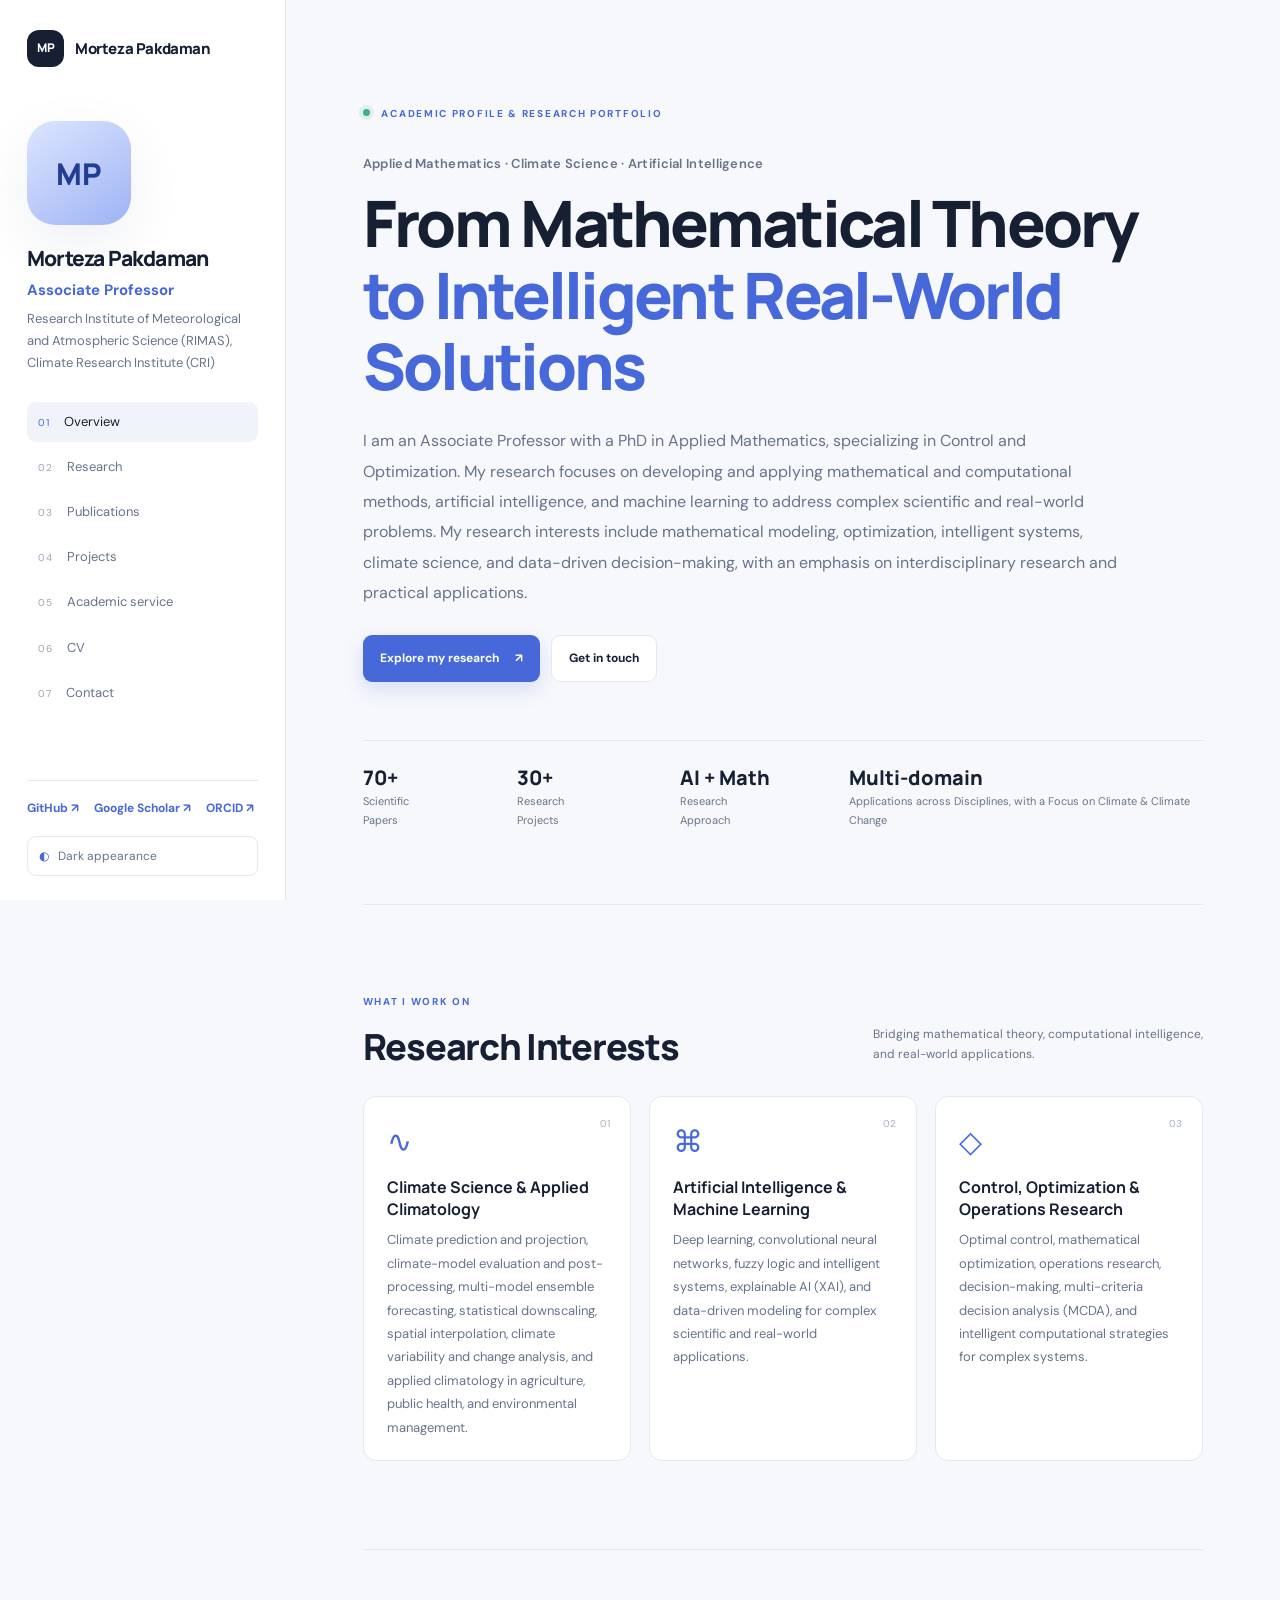
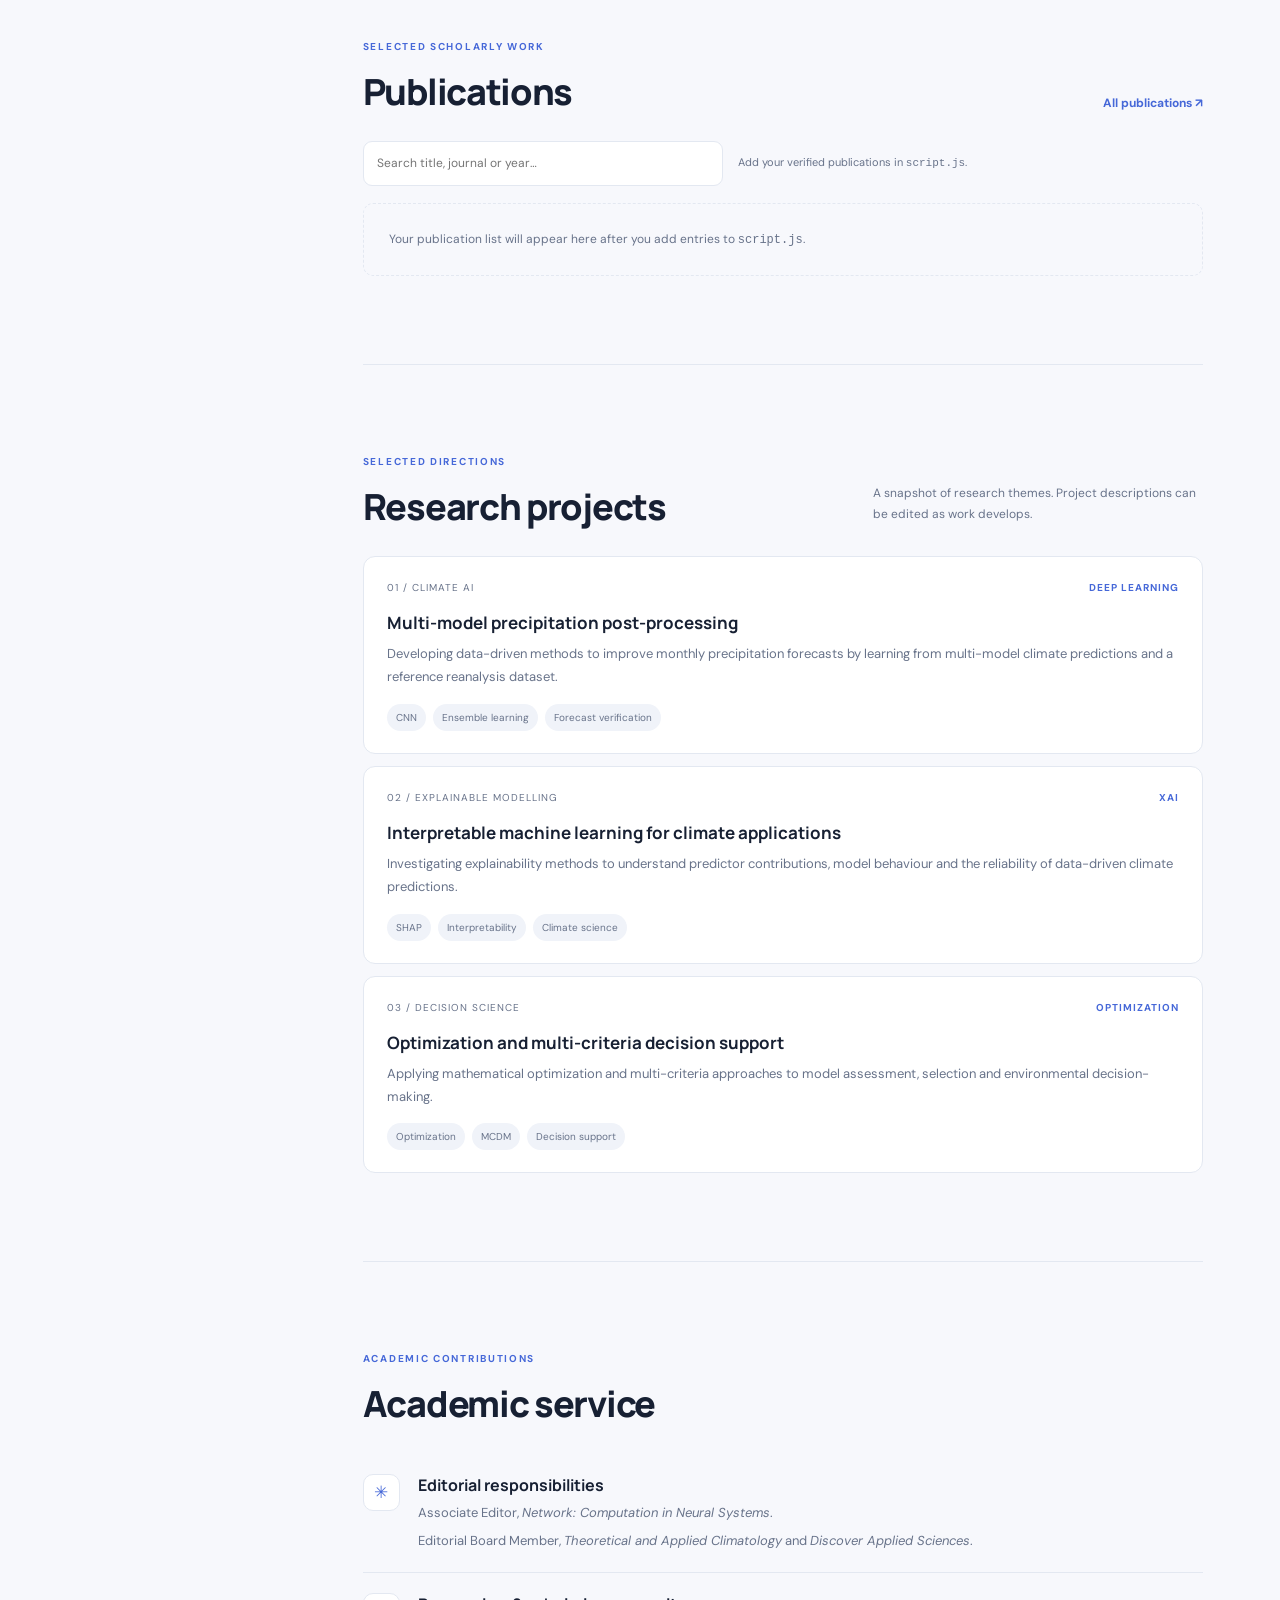
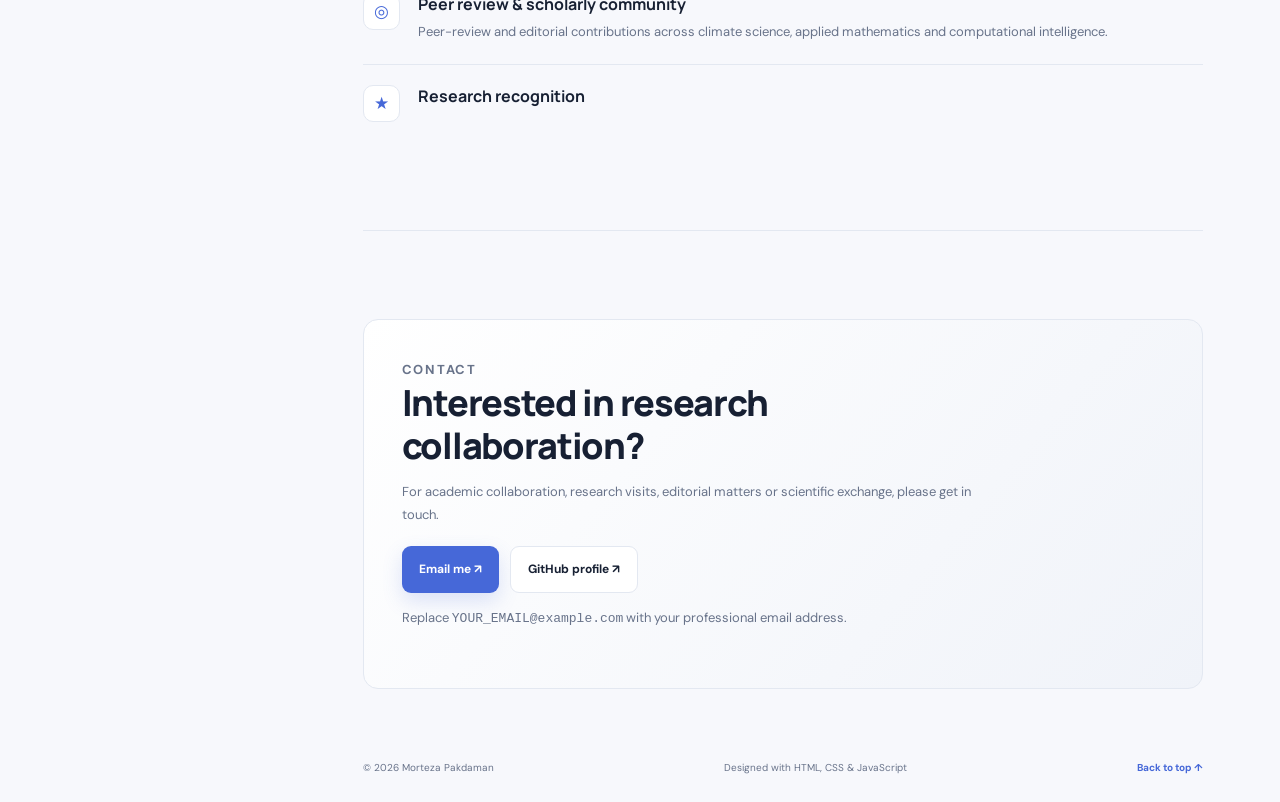
==== index.html @ a00d956a "Update index.html" ====
<!doctype html>
<html lang="en">
<head>
  <meta charset="utf-8">
  <meta name="viewport" content="width=device-width, initial-scale=1">
  <meta name="description" content="Academic website of Morteza Pakdaman — applied mathematics, climate prediction, machine learning and optimization.">
  <meta name="theme-color" content="#f7f8fc">
  <title>Morteza Pakdaman | Academic Website</title>
  <link rel="preconnect" href="https://fonts.googleapis.com">
  <link rel="preconnect" href="https://fonts.gstatic.com" crossorigin>
  <link href="https://fonts.googleapis.com/css2?family=DM+Sans:wght@400;500;600;700&family=Manrope:wght@400;500;600;700;800&display=swap" rel="stylesheet">
  <link rel="stylesheet" href="style.css">
</head>
<body>
  <div class="page-shell">
    <aside class="sidebar" id="sidebar">
      <a class="brand" href="#home" aria-label="Go to homepage">
        <span class="brand-mark">MP</span>
        <span class="brand-name">Morteza Pakdaman</span>
      </a>

      <div class="profile-block">
        <!-- Replace the initials below with an image if desired:
        <img class="avatar" src="assets/profile.jpg" alt="Morteza Pakdaman">
        -->
        <div class="avatar initials" aria-label="Profile placeholder">MP</div>
        <h1>Morteza Pakdaman</h1>
        <p class="role">Associate Professor</p>
        <p class="institution">Research Institute of Meteorological and
Atmospheric Science (RIMAS),
Climate Research Institute (CRI)</p>
      </div>

      <nav class="main-nav" aria-label="Main navigation">
        <a class="nav-link active" href="#home"><span>01</span> Overview</a>
        <a class="nav-link" href="#research"><span>02</span> Research</a>
        <a class="nav-link" href="#publications"><span>03</span> Publications</a>
        <a class="nav-link" href="#projects"><span>04</span> Projects</a>
        <a class="nav-link" href="#activities"><span>05</span> Academic service</a>
        <a class="nav-link" href="#cv"><span>06</span> CV</a>
        <a class="nav-link" href="#contact"><span>07</span> Contact</a>
      </nav>

      <div class="sidebar-bottom">
        <div class="social-links">
          <a href="https://github.com/mortezap" target="_blank" rel="noopener">GitHub ↗</a>
          <!-- Replace # with your verified profile URLs -->
          <a href="#" target="_blank" rel="noopener">Google Scholar ↗</a>
          <a href="#" target="_blank" rel="noopener">ORCID ↗</a>
        </div>
        <button class="theme-toggle" id="themeToggle" type="button" aria-label="Toggle dark mode">
          <span class="theme-icon">◐</span><span id="themeLabel">Dark appearance</span>
        </button>
      </div>
    </aside>

    <main class="content">
      <header class="mobile-header">
        <a class="brand" href="#home"><span class="brand-mark">MP</span><span class="brand-name">Morteza Pakdaman</span></a>
        <button class="menu-toggle" id="menuToggle" aria-label="Open navigation" aria-expanded="false">☰</button>
      </header>

      <section class="hero section" id="home">
        <div class="eyebrow"><span class="status-dot"></span> Academic profile & research portfolio</div>
        <p class="hero-kicker">Applied Mathematics · Climate Science · Artificial Intelligence</p>
        <h2>From Mathematical Theory<br><span>to Intelligent Real-World Solutions</span></h2>
        <p class="hero-intro">
          I am an Associate Professor with a PhD in Applied Mathematics, specializing in Control and Optimization.
  My research focuses on developing and applying mathematical and computational methods, artificial intelligence,
  and machine learning to address complex scientific and real-world problems. My research interests include
  mathematical modeling, optimization, intelligent systems, climate science, and data-driven decision-making,
  with an emphasis on interdisciplinary research and practical applications.
        </p>
        <div class="hero-actions">
          <a class="button primary" href="#research">Explore my research <span>↗</span></a>
          <a class="button secondary" href="#contact">Get in touch</a>
        </div>
       <div class="hero-metrics">
  <div><strong>70+</strong><span>Scientific Papers</span></div>
  <div><strong>30+</strong><span>Research Projects</span></div>
  <div><strong>AI + Math</strong><span>Research Approach</span></div>
  <div><strong>Multi-domain</strong><span>Applications across Disciplines, with a Focus on Climate & Climate Change</span></div>
</div>
</section>
     <section class="section" id="research">
  <div class="section-heading">
    <div>
      <p class="eyebrow">What I work on</p>
      <h2>Research Interests</h2>
    </div>
    <p class="section-note">
      Bridging mathematical theory, computational intelligence, and real-world applications.
    </p>
  </div>

  <div class="interest-grid">
    <article class="interest-card">
      <span class="card-number">01</span>
      <div class="line-icon">∿</div>
      <h3>Climate Science & Applied Climatology</h3>
      <p>
        Climate prediction and projection, climate-model evaluation and post-processing,
        multi-model ensemble forecasting, statistical downscaling, spatial interpolation,
        climate variability and change analysis, and applied climatology in agriculture,
        public health, and environmental management.
      </p>
    </article>

    <article class="interest-card">
      <span class="card-number">02</span>
      <div class="line-icon">⌘</div>
      <h3>Artificial Intelligence & Machine Learning</h3>
      <p>
        Deep learning, convolutional neural networks, fuzzy logic and intelligent systems,
        explainable AI (XAI), and data-driven modeling for complex scientific and real-world applications.
      </p>
    </article>

    <article class="interest-card">
      <span class="card-number">03</span>
      <div class="line-icon">◇</div>
      <h3>Control, Optimization & Operations Research</h3>
      <p>
        Optimal control, mathematical optimization, operations research, decision-making,
        multi-criteria decision analysis (MCDA), and intelligent computational strategies
        for complex systems.
      </p>
    </article>
  </div>
</section>

      <section class="section" id="publications">
        <div class="section-heading">
          <div><p class="eyebrow">Selected scholarly work</p><h2>Publications</h2></div>
          <a class="text-link" href="#" id="allPublicationsLink">All publications ↗</a>
        </div>
        <div class="publication-tools">
          <input id="publicationSearch" type="search" placeholder="Search title, journal or year…" aria-label="Search publications">
          <span class="small-note">Add your verified publications in <code>script.js</code>.</span>
        </div>
        <div id="publicationList" class="publication-list">
          <div class="empty-state">Your publication list will appear here after you add entries to <code>script.js</code>.</div>
        </div>
      </section>

      <section class="section" id="projects">
        <div class="section-heading">
          <div><p class="eyebrow">Selected directions</p><h2>Research projects</h2></div>
          <p class="section-note">A snapshot of research themes. Project descriptions can be edited as work develops.</p>
        </div>
        <div class="project-list">
          <article class="project-card">
            <div class="project-meta"><span>01 / Climate AI</span><span class="project-tag">Deep learning</span></div>
            <h3>Multi-model precipitation post-processing</h3>
            <p>Developing data-driven methods to improve monthly precipitation forecasts by learning from multi-model climate predictions and a reference reanalysis dataset.</p>
            <div class="tags"><span>CNN</span><span>Ensemble learning</span><span>Forecast verification</span></div>
          </article>
          <article class="project-card">
            <div class="project-meta"><span>02 / Explainable modelling</span><span class="project-tag">XAI</span></div>
            <h3>Interpretable machine learning for climate applications</h3>
            <p>Investigating explainability methods to understand predictor contributions, model behaviour and the reliability of data-driven climate predictions.</p>
            <div class="tags"><span>SHAP</span><span>Interpretability</span><span>Climate science</span></div>
          </article>
          <article class="project-card">
            <div class="project-meta"><span>03 / Decision science</span><span class="project-tag">Optimization</span></div>
            <h3>Optimization and multi-criteria decision support</h3>
            <p>Applying mathematical optimization and multi-criteria approaches to model assessment, selection and environmental decision-making.</p>
            <div class="tags"><span>Optimization</span><span>MCDM</span><span>Decision support</span></div>
          </article>
        </div>
      </section>

      <section class="section" id="activities">
        <div class="section-heading">
          <div><p class="eyebrow">Academic contributions</p><h2>Academic service</h2></div>
        </div>
        <div class="service-grid">
          <article><span class="service-symbol">✳</span><div><h3>Editorial responsibilities</h3><p>Associate Editor, <em>Network: Computation in Neural Systems</em>.</p><p>Editorial Board Member, <em>Theoretical and Applied Climatology</em> and <em>Discover Applied Sciences</em>.</p></div></article>
          <article><span class="service-symbol">◎</span><div><h3>Peer review & scholarly community</h3><p>Peer-review and editorial contributions across climate science, applied mathematics and computational intelligence.</p></div></article>
          <article><span class="service-symbol">★</span><div><h3>Research recognition</h3><p></p></div></article>
        </div>
      </section>

      

      <section class="section contact-section" id="contact">
        <div class="contact-panel">
          <p class="eyebrow">Contact</p>
          <h2>Interested in research collaboration?</h2>
          <p>For academic collaboration, research visits, editorial matters or scientific exchange, please get in touch.</p>
          <div class="contact-actions">
            <a class="button primary" href="mailto:YOUR_EMAIL@example.com">Email me ↗</a>
            <a class="button secondary" href="https://github.com/mortezap" target="_blank" rel="noopener">GitHub profile ↗</a>
          </div>
          <p class="small-note">Replace <code>YOUR_EMAIL@example.com</code> with your professional email address.</p>
        </div>
      </section>

      <footer class="footer"><span>© <span id="year"></span> Morteza Pakdaman</span><span>Designed with HTML, CSS & JavaScript</span><a href="#home">Back to top ↑</a></footer>
    </main>
  </div>
  <script src="script.js"></script>
</body>
</html>
---- style.css ----
/* Morteza Pakdaman — personal academic website */

:root {
  --bg: #f7f8fc;
  --panel: #fff;
  --panel-2: #f0f3f9;
  --text: #172033;
  --muted: #68738a;
  --line: #e3e8f1;
  --accent: #4668d8;
  --accent-2: #7690ed;
  --shadow: 0 18px 55px rgba(32,48,88,.07);
  --sidebar: 286px;
}

* {
  box-sizing: border-box;
}

html {
  scroll-behavior: smooth;
  scroll-padding-top: 28px;
}

body {
  margin: 0;
  background: var(--bg);
  color: var(--text);
  font-family: "DM Sans", sans-serif;
  font-size: 15px;
  line-height: 1.7;
}

a {
  color: inherit;
  text-decoration: none;
}

button,
input {
  font: inherit;
}

.page-shell {
  max-width: 1600px;
  margin: auto;
  min-height: 100vh;
}

/* ==============================
   SIDEBAR
============================== */

.sidebar {
  position: fixed;
  inset: 0 auto 0 max(0px,calc((100vw - 1600px)/2));
  width: var(--sidebar);
  padding: 30px 27px 24px;
  background: var(--panel);
  border-right: 1px solid var(--line);
  display: flex;
  flex-direction: column;
  z-index: 20;
}

.brand {
  display: flex;
  align-items: center;
  gap: 11px;
  font-family: Manrope, sans-serif;
  font-weight: 800;
  font-size: 15px;
  letter-spacing: -.4px;
}

.brand-mark {
  display: grid;
  place-items: center;
  width: 37px;
  height: 37px;
  border-radius: 12px;
  background: var(--text);
  color: white;
  font-size: 12px;
  letter-spacing: 0;
}

.profile-block {
  padding: 54px 0 28px;
}

.avatar {
  width: 104px;
  height: 104px;
  border-radius: 28px;
  margin-bottom: 20px;
}

.initials {
  display: grid;
  place-items: center;
  background: linear-gradient(145deg,#dce5ff,#9eb3f4);
  color: #233d91;
  font: 800 30px Manrope,sans-serif;
  box-shadow: var(--shadow);
}

.profile-block h1 {
  font: 800 21px/1.25 Manrope,sans-serif;
  letter-spacing: -.8px;
  margin: 0 0 7px;
}

.role {
  font-weight: 700;
  color: var(--accent);
  margin: 0;
}

.institution {
  font-size: 13px;
  color: var(--muted);
  margin: 4px 0 0;
}

.main-nav {
  display: grid;
  gap: 5px;
}

.nav-link {
  padding: 9px 11px;
  border-radius: 9px;
  color: var(--muted);
  font-size: 13px;
  transition: .2s;
}

.nav-link span {
  font-size: 10px;
  color: #9aa4b7;
  margin-right: 12px;
  letter-spacing: .7px;
}

.nav-link:hover,
.nav-link.active {
  background: var(--panel-2);
  color: var(--text);
}

.nav-link.active span {
  color: var(--accent);
}

.sidebar-bottom {
  margin-top: auto;
}

.social-links {
  display: flex;
  flex-wrap: wrap;
  gap: 9px 15px;
  padding: 17px 0;
  border-top: 1px solid var(--line);
}

.social-links a,
.text-link {
  font-size: 12px;
  font-weight: 700;
  color: var(--accent);
}

.theme-toggle {
  border: 1px solid var(--line);
  background: transparent;
  color: var(--muted);
  border-radius: 9px;
  padding: 9px 11px;
  width: 100%;
  text-align: left;
  cursor: pointer;
  font-size: 12px;
}

.theme-icon {
  margin-right: 9px;
  color: var(--accent);
}

/* ==============================
   MAIN CONTENT
============================== */

.content {
  margin-left: var(--sidebar);
  padding: 0 clamp(30px,6vw,100px);
  max-width: 1314px;
}

.section {
  padding: 88px 0;
  border-bottom: 1px solid var(--line);
}

/* ==============================
   HERO
============================== */

.hero {
  padding-top: 105px;
  padding-bottom: 75px;
}

.eyebrow {
  font-size: 10px;
  text-transform: uppercase;
  letter-spacing: 1.7px;
  font-weight: 700;
  color: var(--accent);
  margin: 0 0 15px;
}

.status-dot {
  display: inline-block;
  width: 7px;
  height: 7px;
  border-radius: 50%;
  background: #3eae83;
  margin: 0 8px 1px 0;
  box-shadow: 0 0 0 4px rgba(62,174,131,.12);
}

.hero-kicker {
  margin: 31px 0 12px;
  color: var(--muted);
  font-size: 13px;
  font-weight: 600;
  letter-spacing: .3px;
}

.hero h2 {
  font: 800 clamp(37px,5vw,64px)/1.12 Manrope,sans-serif;
  letter-spacing: -2.7px;
  margin: 0;
  max-width: 850px;
}

.hero h2 span {
  color: var(--accent);
}

.hero-intro {
  font-size: 16px;
  line-height: 1.9;
  color: var(--muted);
  max-width: 760px;
  margin: 24px 0 27px;
}

.hero-actions,
.contact-actions {
  display: flex;
  flex-wrap: wrap;
  gap: 11px;
}

.button {
  display: inline-flex;
  align-items: center;
  justify-content: center;
  gap: 16px;
  padding: 12px 17px;
  border-radius: 9px;
  font-size: 12px;
  font-weight: 700;
  transition: transform .2s,box-shadow .2s;
}

.button:hover {
  transform: translateY(-2px);
}

.button.primary {
  background: var(--accent);
  color: white;
  box-shadow: 0 8px 20px rgba(70,104,216,.18);
}

.button.secondary {
  border: 1px solid var(--line);
  background: var(--panel);
  color: var(--text);
}

.hero-metrics {
  display: flex;
  gap: clamp(25px,6vw,80px);
  margin-top: 58px;
  padding-top: 23px;
  border-top: 1px solid var(--line);
}

.hero-metrics div {
  display: grid;
  gap: 1px;
}

.hero-metrics strong {
  font: 800 20px Manrope,sans-serif;
}

.hero-metrics span,
.small-note {
  font-size: 11px;
  color: var(--muted);
}

/* ==============================
   SECTION HEADINGS
============================== */

.section-heading {
  display: flex;
  align-items: end;
  justify-content: space-between;
  gap: 25px;
  margin-bottom: 28px;
}

.section-heading h2,
.cv-panel h2,
.contact-panel h2 {
  font: 800 clamp(27px,3vw,36px)/1.2 Manrope,sans-serif;
  letter-spacing: -1.3px;
  margin: 0;
}

.section-note {
  max-width: 330px;
  color: var(--muted);
  font-size: 12px;
  margin: 0 0 4px;
}

/* ==============================
   RESEARCH INTERESTS
   Desktop: 3 columns
   Tablet: 2 columns
   Mobile: 1 column
============================== */

.interest-grid {
  display: grid;
  grid-template-columns: repeat(3,minmax(0,1fr));
  gap: 18px;
}

.interest-card {
  position: relative;
  background: var(--panel);
  border: 1px solid var(--line);
  border-radius: 13px;
  padding: 23px 23px 21px;
  min-height: 200px;
  transition: .2s;
}

.interest-card:hover,
.project-card:hover {
  transform: translateY(-3px);
  box-shadow: var(--shadow);
}

.card-number {
  position: absolute;
  right: 20px;
  top: 18px;
  color: #a5aec0;
  font-size: 10px;
}

.line-icon {
  font: 30px Manrope,sans-serif;
  color: var(--accent);
  margin-bottom: 15px;
}

.interest-card h3,
.project-card h3,
.service-grid h3 {
  font: 700 16px Manrope,sans-serif;
  margin: 0 0 8px;
}

.interest-card p,
.project-card p,
.service-grid p,
.cv-panel p,
.contact-panel p {
  color: var(--muted);
  font-size: 13px;
  line-height: 1.8;
  margin: 0;
}

/* ==============================
   PUBLICATIONS
============================== */

.publication-tools {
  display: flex;
  align-items: center;
  gap: 15px;
  margin-bottom: 17px;
}

.publication-tools input {
  width: min(360px,100%);
  padding: 11px 13px;
  border: 1px solid var(--line);
  border-radius: 9px;
  background: var(--panel);
  color: var(--text);
  outline: none;
  font-size: 12px;
}

.publication-tools input:focus {
  border-color: var(--accent);
}

.publication-list {
  display: grid;
  gap: 10px;
}

.publication-item {
  background: var(--panel);
  border: 1px solid var(--line);
  border-radius: 11px;
  padding: 17px 19px;
}

.publication-item h3 {
  font: 700 14px/1.5 Manrope,sans-serif;
  margin: 0 0 5px;
}

.publication-item p {
  font-size: 12px;
  color: var(--muted);
  margin: 0;
}

.publication-item a {
  display: inline-block;
  margin-top: 8px;
  font-size: 11px;
  font-weight: 700;
  color: var(--accent);
}

.empty-state {
  padding: 25px;
  border: 1px dashed var(--line);
  border-radius: 10px;
  color: var(--muted);
  font-size: 12px;
}

/* ==============================
   PROJECTS
============================== */

.project-list {
  display: grid;
  gap: 12px;
}

.project-card {
  padding: 22px 23px;
  background: var(--panel);
  border: 1px solid var(--line);
  border-radius: 12px;
  transition: .2s;
}

.project-meta {
  display: flex;
  justify-content: space-between;
  gap: 10px;
  color: var(--muted);
  font-size: 10px;
  text-transform: uppercase;
  letter-spacing: 1px;
  margin-bottom: 15px;
}

.project-tag {
  color: var(--accent);
  font-weight: 700;
}

.project-card h3 {
  font-size: 17px;
}

.project-card p {
  max-width: 850px;
}

.tags {
  display: flex;
  flex-wrap: wrap;
  gap: 7px;
  margin-top: 15px;
}

.tags span {
  font-size: 10px;
  color: var(--muted);
  background: var(--panel-2);
  padding: 5px 9px;
  border-radius: 20px;
}

/* ==============================
   ACADEMIC SERVICE
============================== */

.service-grid {
  display: grid;
  gap: 0;
}

.service-grid article {
  display: flex;
  gap: 18px;
  padding: 20px 0;
  border-bottom: 1px solid var(--line);
}

.service-grid article:last-child {
  border: 0;
}

.service-symbol {
  flex: 0 0 37px;
  width: 37px;
  height: 37px;
  display: grid;
  place-items: center;
  background: var(--panel);
  border: 1px solid var(--line);
  border-radius: 10px;
  color: var(--accent);
  font-size: 17px;
}

.service-grid h3 {
  margin-bottom: 5px;
}

.service-grid p+p {
  margin-top: 5px;
}

/* ==============================
   CV
============================== */

.cv-section {
  padding-top: 65px;
  padding-bottom: 65px;
}

.cv-panel {
  display: flex;
  align-items: center;
  justify-content: space-between;
  gap: 30px;
  padding: 30px;
  background: var(--panel);
  border: 1px solid var(--line);
  border-radius: 14px;
}

.cv-panel>div {
  max-width: 650px;
}

.cv-panel p:not(.eyebrow) {
  margin-top: 12px;
}

.cv-section>.small-note {
  margin: 12px 4px 0;
}

/* ==============================
   CONTACT
============================== */

.contact-section {
  border: 0;
  padding-bottom: 50px;
}

.contact-panel {
  padding: 38px;
  background: linear-gradient(130deg,var(--panel),var(--panel-2));
  border: 1px solid var(--line);
  border-radius: 15px;
}

.contact-panel h2 {
  max-width: 600px;
  margin-bottom: 12px;
}

.contact-panel>p:not(.eyebrow) {
  max-width: 600px;
  margin-bottom: 20px;
}

.contact-panel .small-note {
  margin: 13px 0 0;
}

/* ==============================
   FOOTER
============================== */

.footer {
  display: flex;
  justify-content: space-between;
  gap: 15px;
  flex-wrap: wrap;
  padding: 20px 0 28px;
  color: var(--muted);
  font-size: 10px;
}

.footer a {
  color: var(--accent);
  font-weight: 700;
}

/* ==============================
   MOBILE HEADER
============================== */

.mobile-header {
  display: none;
}

.menu-toggle {
  border: 1px solid var(--line);
  border-radius: 8px;
  background: var(--panel);
  color: var(--text);
  padding: 7px 10px;
  cursor: pointer;
}

/* ==============================
   DARK MODE
============================== */

body.dark {
  --bg: #111827;
  --panel: #182235;
  --panel-2: #202d43;
  --text: #edf2fc;
  --muted: #a3afc4;
  --line: #2b3850;
  --accent: #91a8ff;
  --accent-2: #a9baff;
  --shadow: 0 18px 55px rgba(0,0,0,.18);
}

body.dark .brand-mark {
  background: #e9eeff;
  color: #182235;
}

body.dark .initials {
  background: linear-gradient(145deg,#394d7c,#647fc2);
  color: #fff;
}

/* ==============================
   TABLET
============================== */

@media (max-width:1000px) {

  :root {
    --sidebar: 245px;
  }

  .sidebar {
    padding-inline: 20px;
  }

  .content {
    padding-inline: 35px;
  }

  .hero h2 {
    letter-spacing: -1.8px;
  }

  .interest-grid {
    grid-template-columns: repeat(2,minmax(0,1fr));
  }
}

/* ==============================
   MOBILE
============================== */

@media (max-width:760px) {

  .sidebar {
    inset: 66px 0 auto;
    width: 100%;
    height: calc(100vh - 66px);
    padding: 25px 25px 20px;
    transform: translateX(-105%);
    transition: transform .25s;
    box-shadow: var(--shadow);
    overflow: auto;
  }

  .sidebar.open {
    transform: translateX(0);
  }

  .profile-block {
    padding: 25px 0 20px;
  }

  .avatar {
    width: 76px;
    height: 76px;
    border-radius: 22px;
  }

  .initials {
    font-size: 24px;
  }

  .main-nav {
    grid-template-columns: repeat(2,minmax(0,1fr));
  }

  .sidebar-bottom {
    margin-top: 25px;
  }

  .mobile-header {
    height: 66px;
    display: flex;
    align-items: center;
    justify-content: space-between;
    position: sticky;
    top: 0;
    z-index: 15;
    background: var(--bg);
    border-bottom: 1px solid var(--line);
  }

  .content {
    margin: 0;
    padding: 0 22px;
  }

  .section {
    padding: 62px 0;
  }

  .hero {
    padding-top: 65px;
  }

  .hero h2 {
    font-size: clamp(36px,10vw,53px);
  }

  .hero-intro {
    font-size: 14px;
  }

  .hero-metrics {
    gap: 20px;
    justify-content: space-between;
  }

  .hero-metrics strong {
    font-size: 16px;
  }

  .hero-metrics span {
    font-size: 10px;
  }

  .section-heading {
    align-items: start;
    flex-direction: column;
    gap: 10px;
  }

  .interest-grid {
    grid-template-columns: 1fr;
  }

  .interest-card {
    min-height: 0;
  }

  .publication-tools {
    align-items: stretch;
    flex-direction: column;
    gap: 7px;
  }

  .publication-tools input {
    width: 100%;
  }

  .cv-panel {
    align-items: flex-start;
    flex-direction: column;
    padding: 24px;
  }

  .contact-panel {
    padding: 25px;
  }

  .footer {
    padding-bottom: 25px;
  }
}

/* ==============================
   REDUCED MOTION
============================== */

@media (prefers-reduced-motion:reduce) {

  html {
    scroll-behavior: auto;
  }

  *,
  *::before,
  *::after {
    transition: none !important;
  }
}
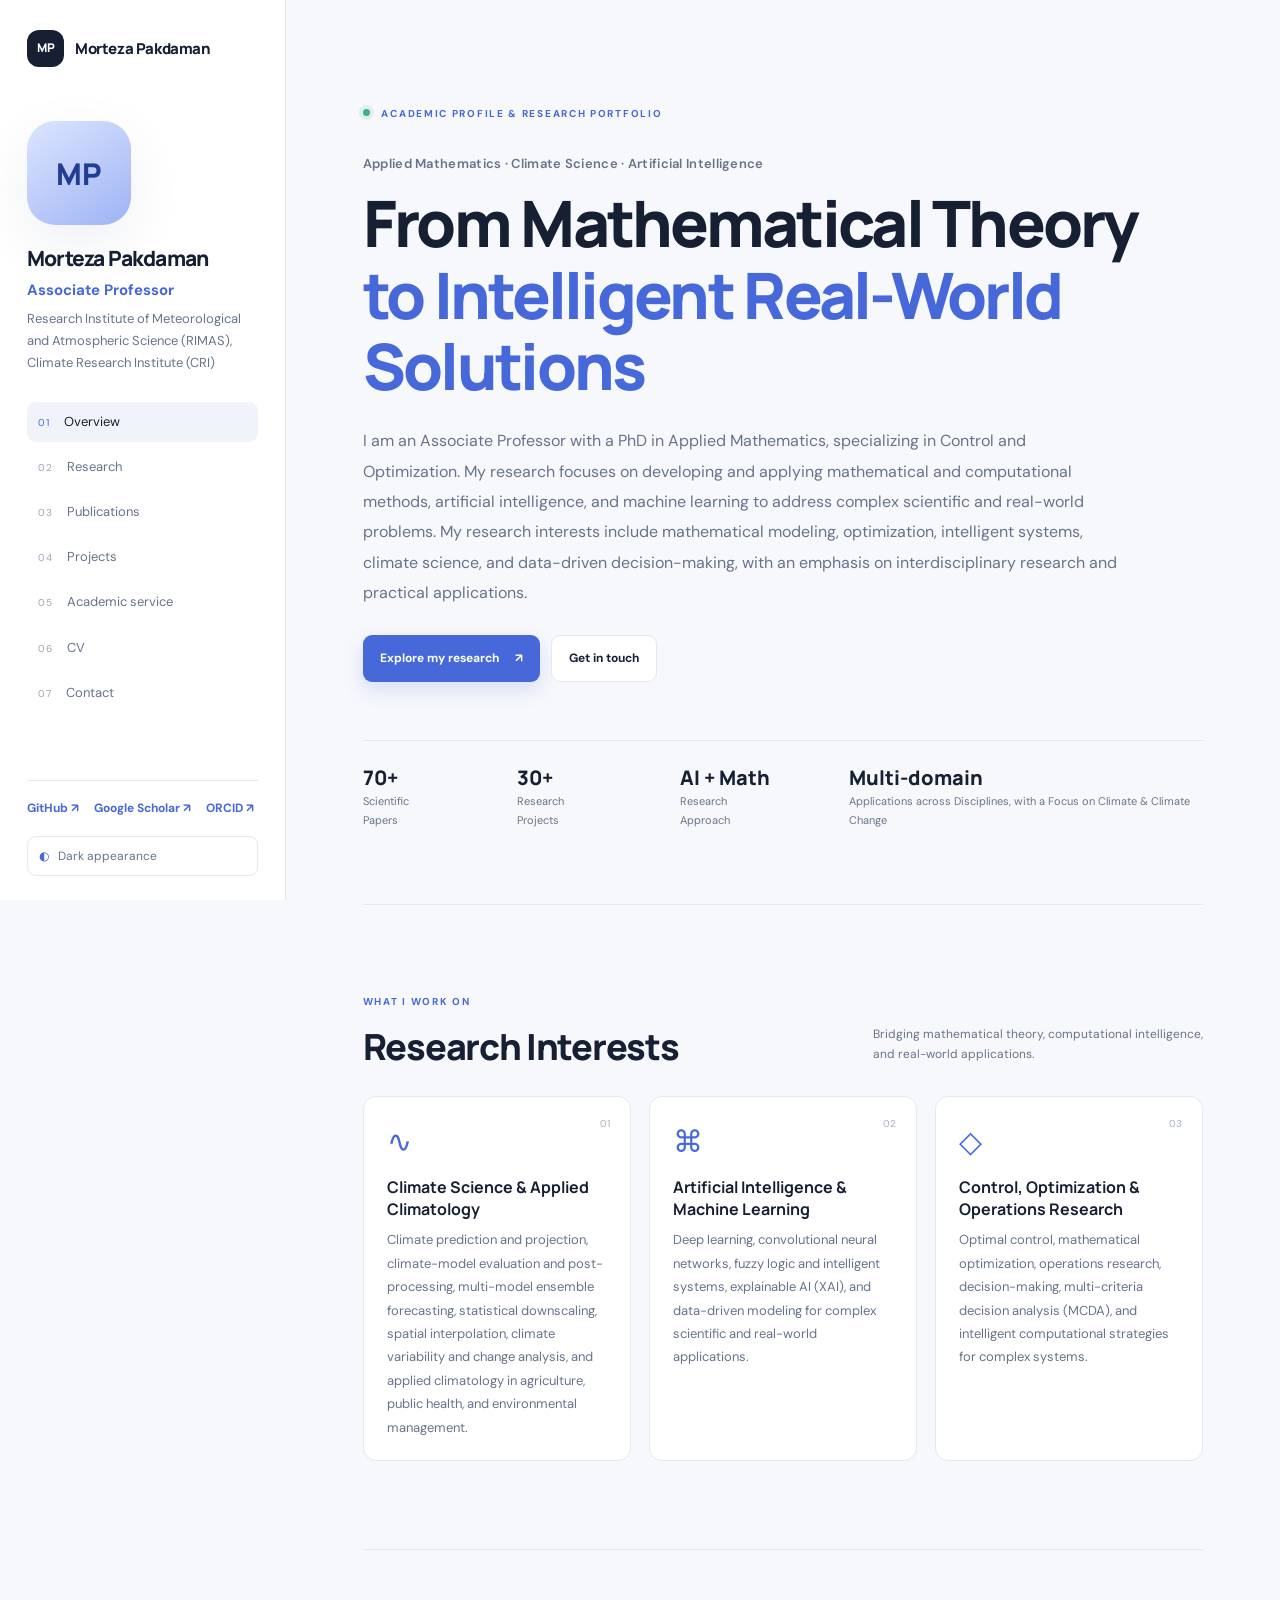
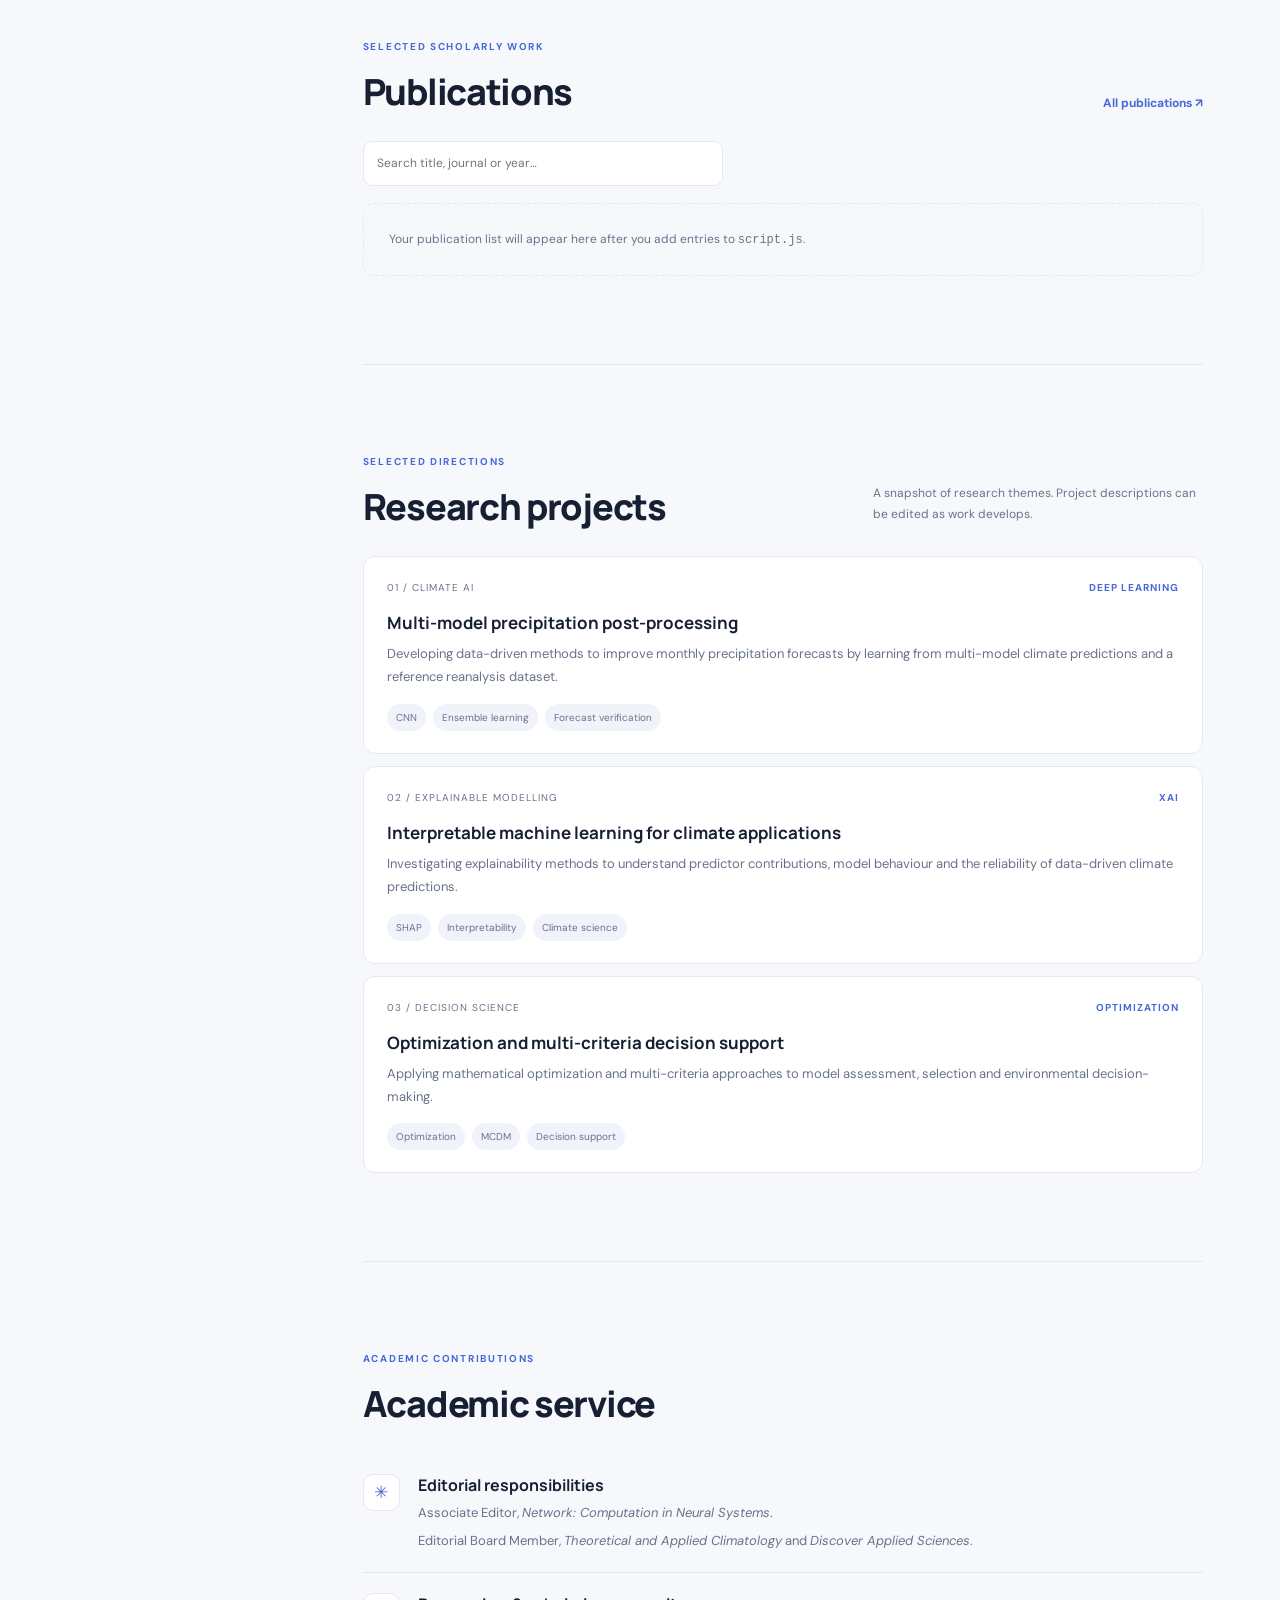
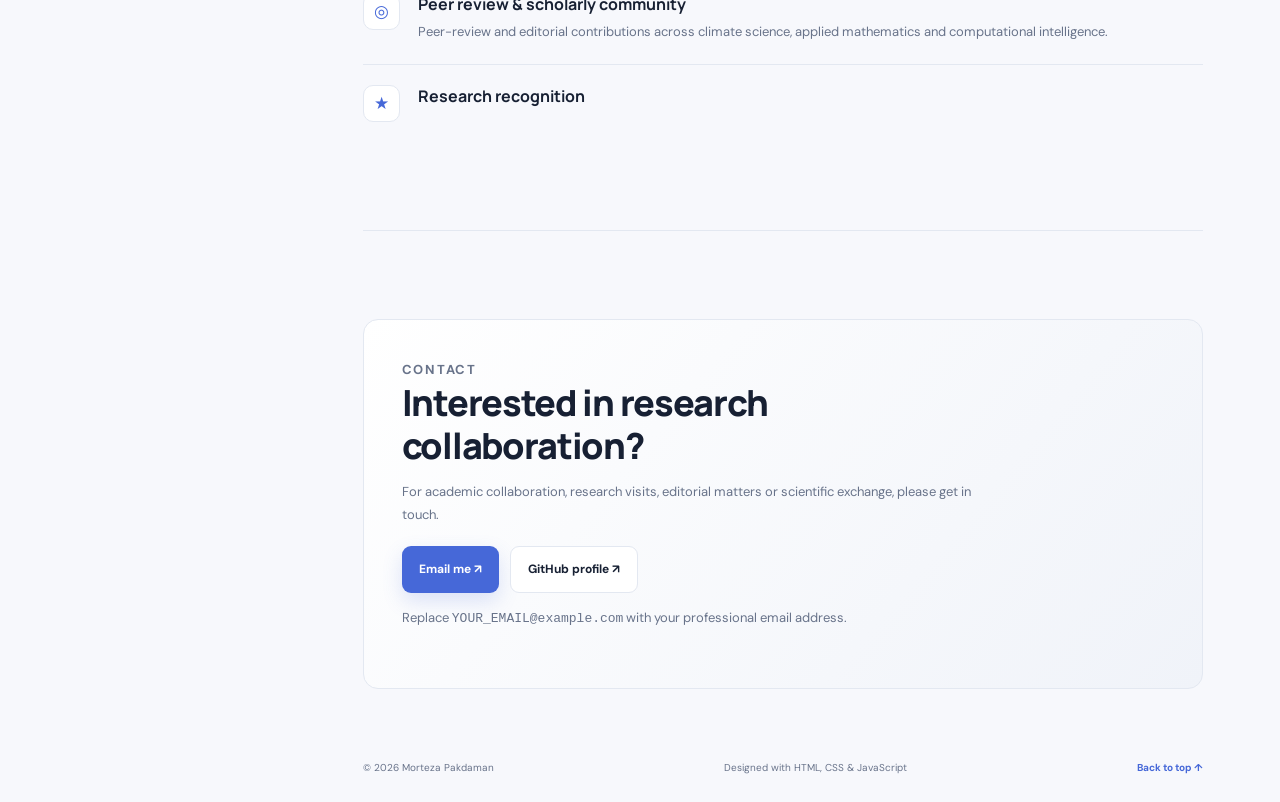
==== commit 58aaa5bf: "Update index.html" ====
--- a/index.html
+++ b/index.html
@@ -45,8 +45,8 @@
         <div class="social-links">
           <a href="https://github.com/mortezap" target="_blank" rel="noopener">GitHub ↗</a>
           <!-- Replace # with your verified profile URLs -->
-          <a href="#" target="_blank" rel="noopener">Google Scholar ↗</a>
-          <a href="#" target="_blank" rel="noopener">ORCID ↗</a>
+          <a href="https://scholar.google.com/citations?hl=en&user=BqjygGYAAAAJ" target="_blank" rel="noopener">Google Scholar ↗</a>
+          <a href="https://orcid.org/0000-0002-8656-9251" target="_blank" rel="noopener">ORCID ↗</a>
         </div>
         <button class="theme-toggle" id="themeToggle" type="button" aria-label="Toggle dark mode">
           <span class="theme-icon">◐</span><span id="themeLabel">Dark appearance</span>
@@ -136,7 +136,6 @@
         </div>
         <div class="publication-tools">
           <input id="publicationSearch" type="search" placeholder="Search title, journal or year…" aria-label="Search publications">
-          <span class="small-note">Add your verified publications in <code>script.js</code>.</span>
         </div>
         <div id="publicationList" class="publication-list">
           <div class="empty-state">Your publication list will appear here after you add entries to <code>script.js</code>.</div>
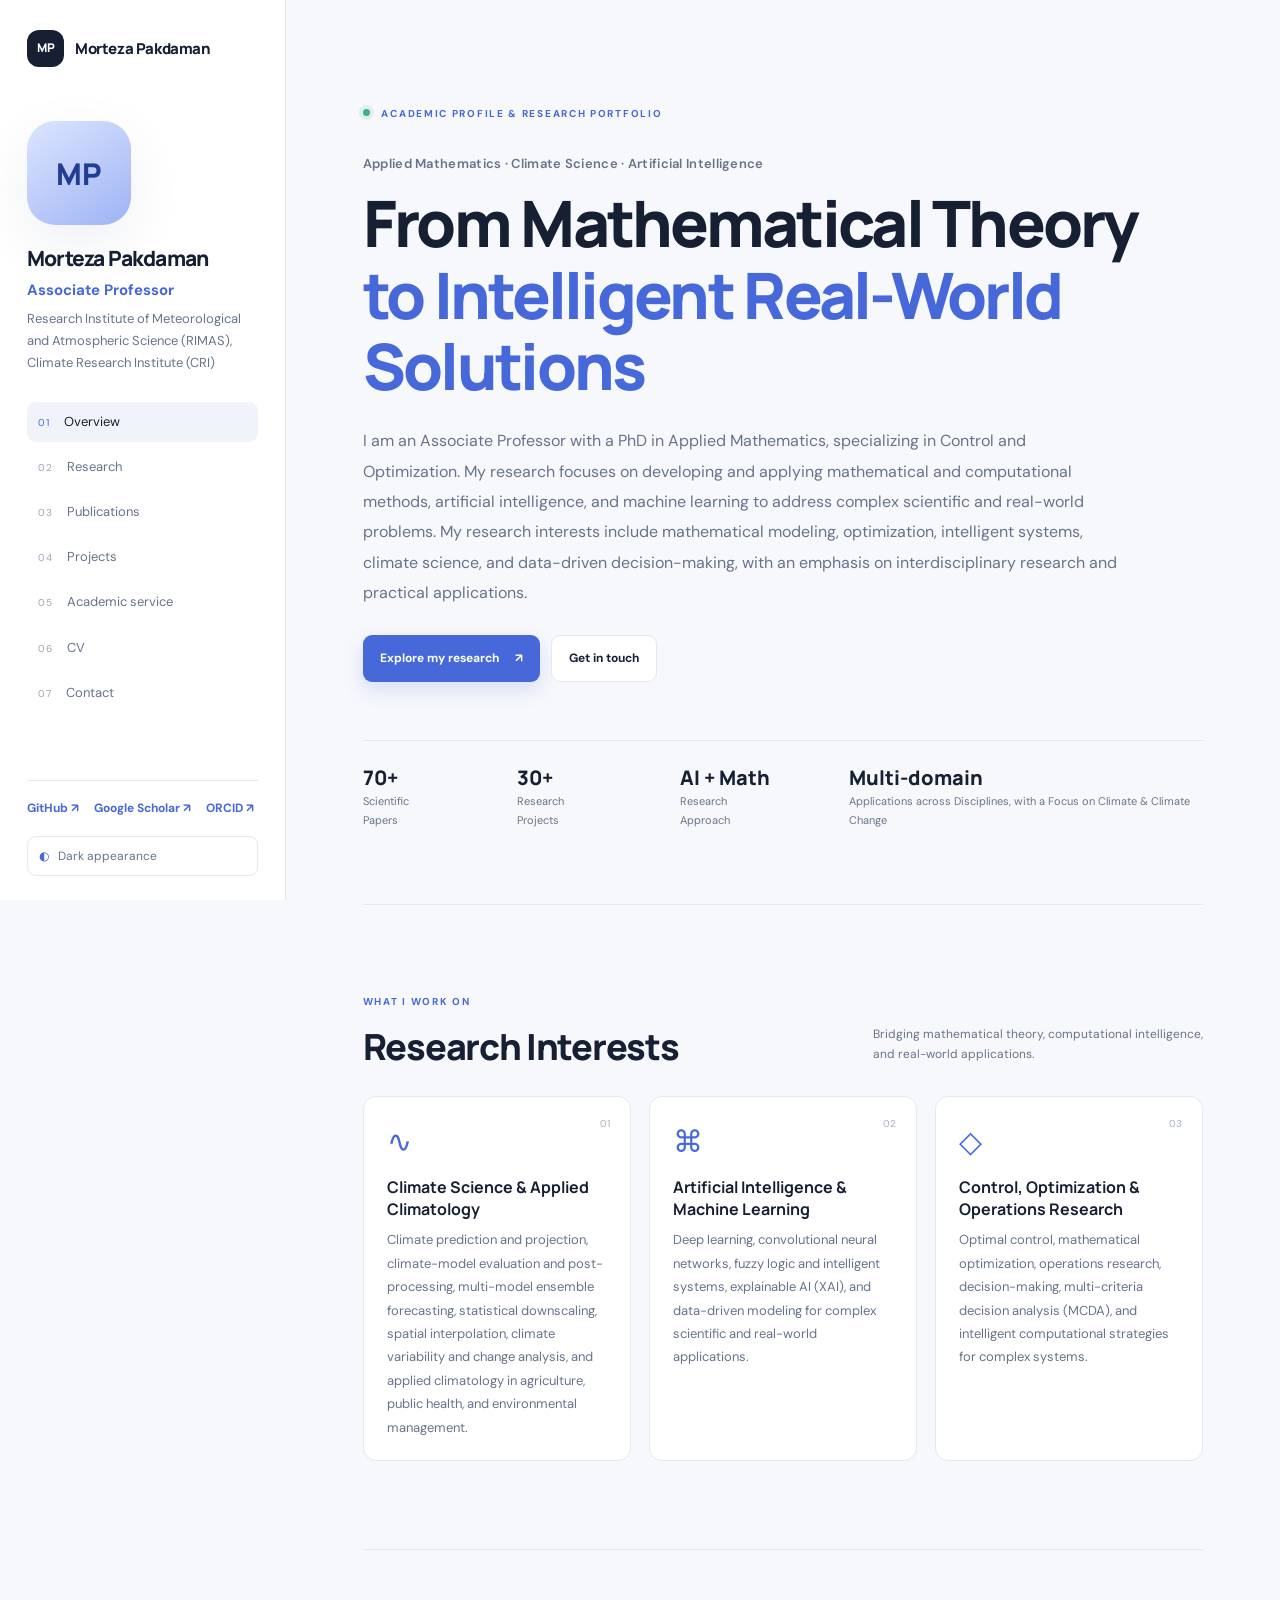
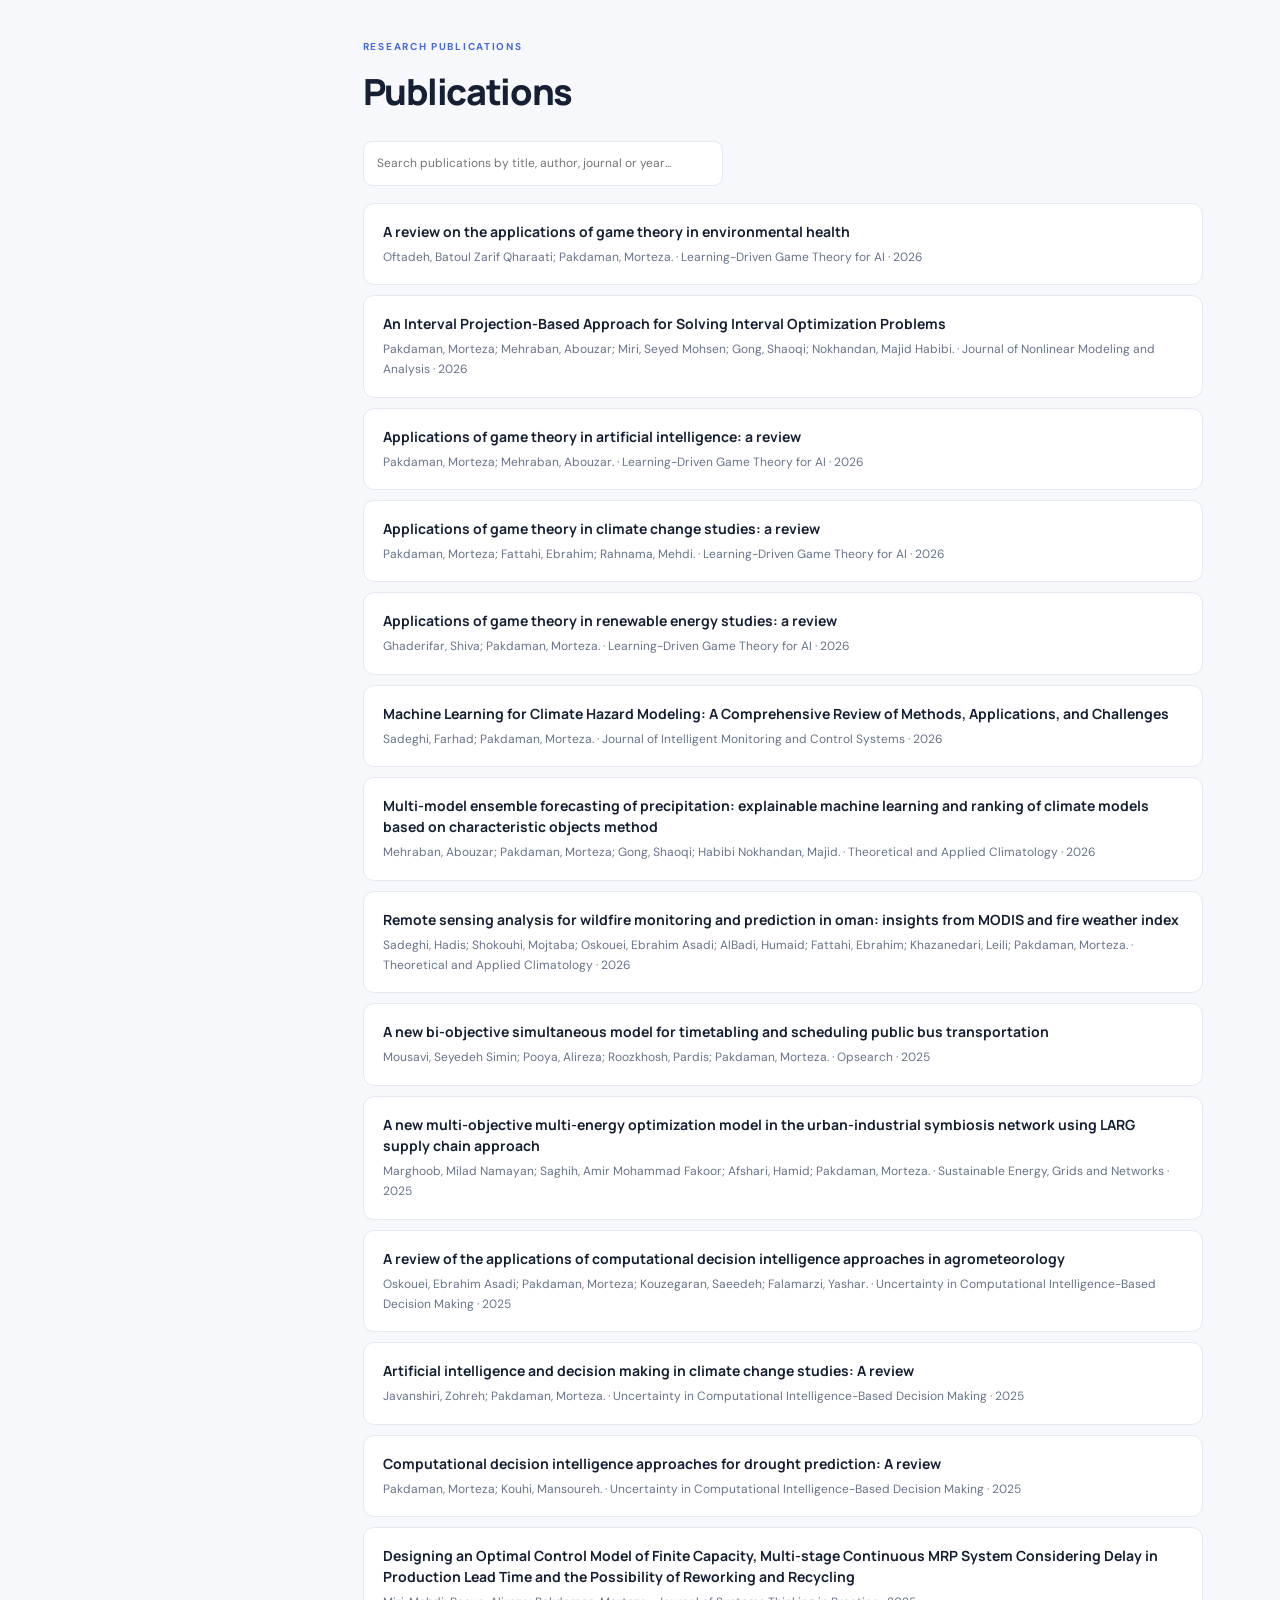
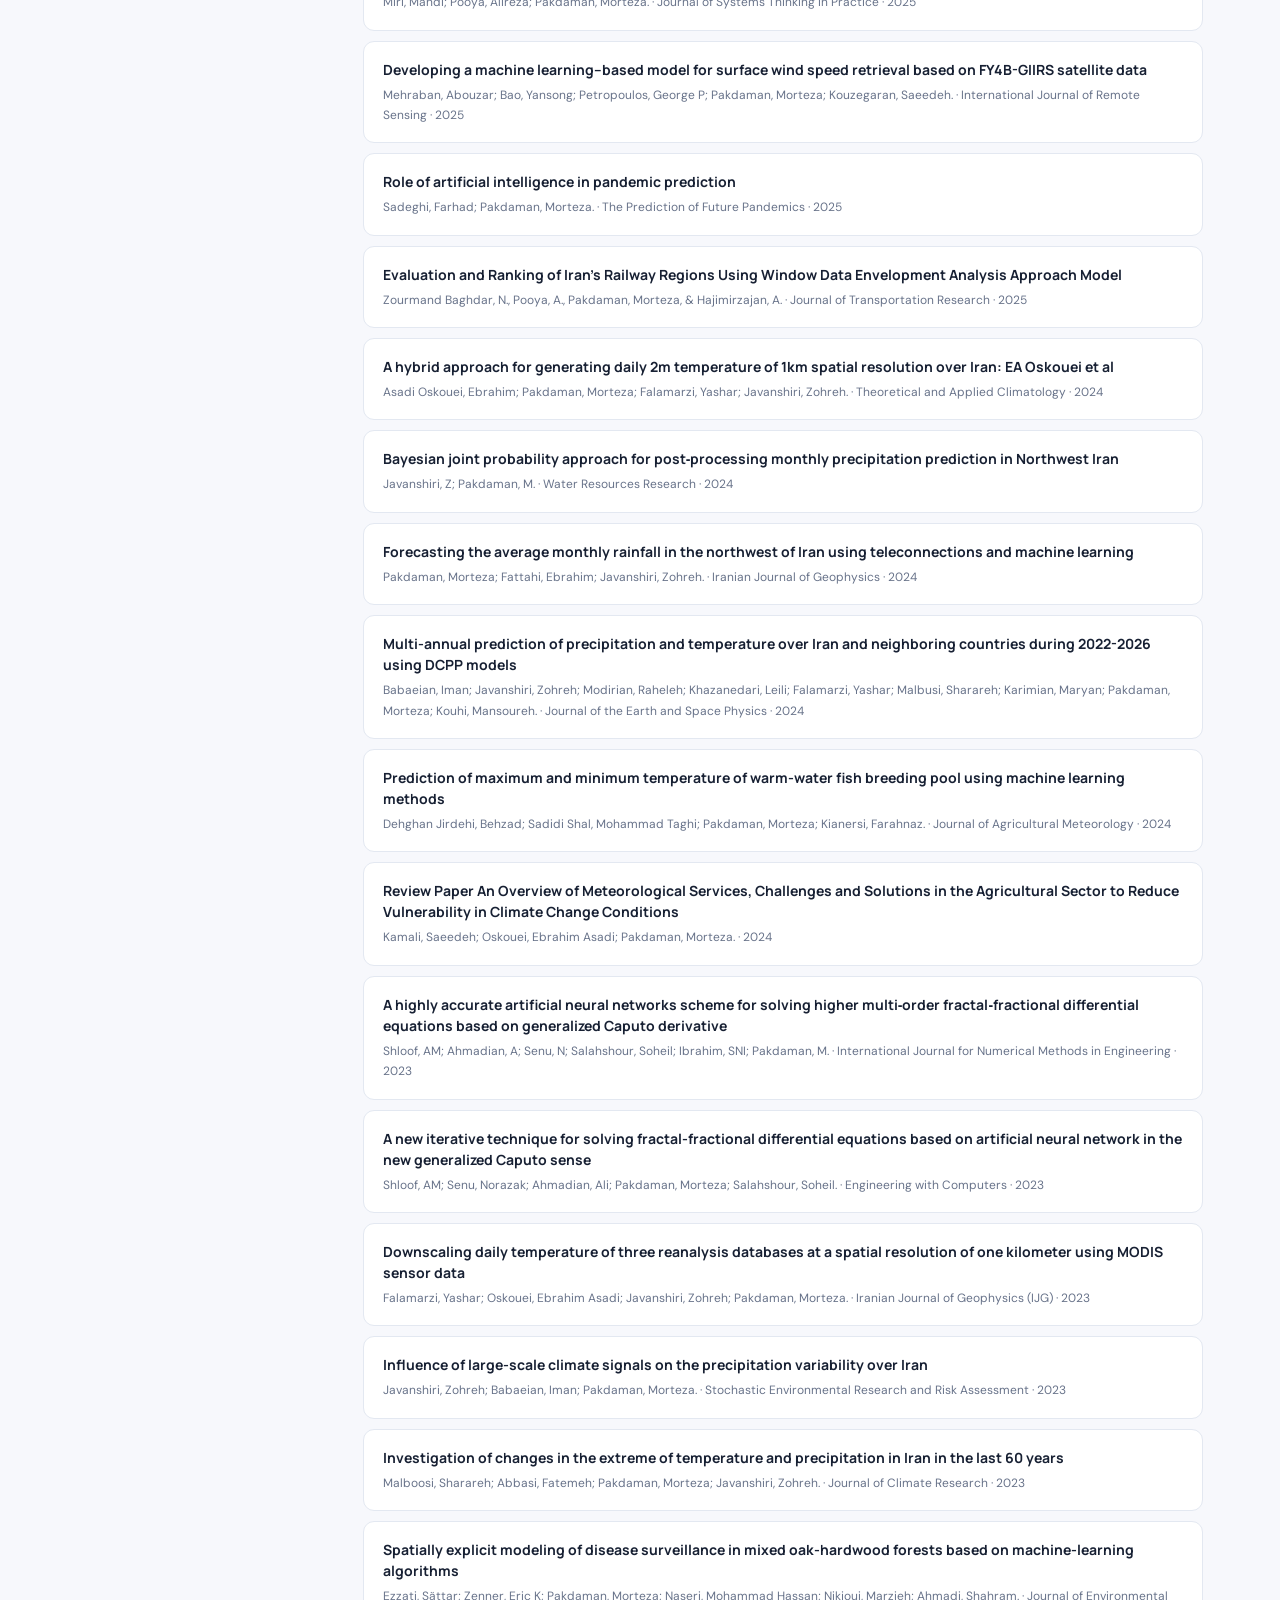
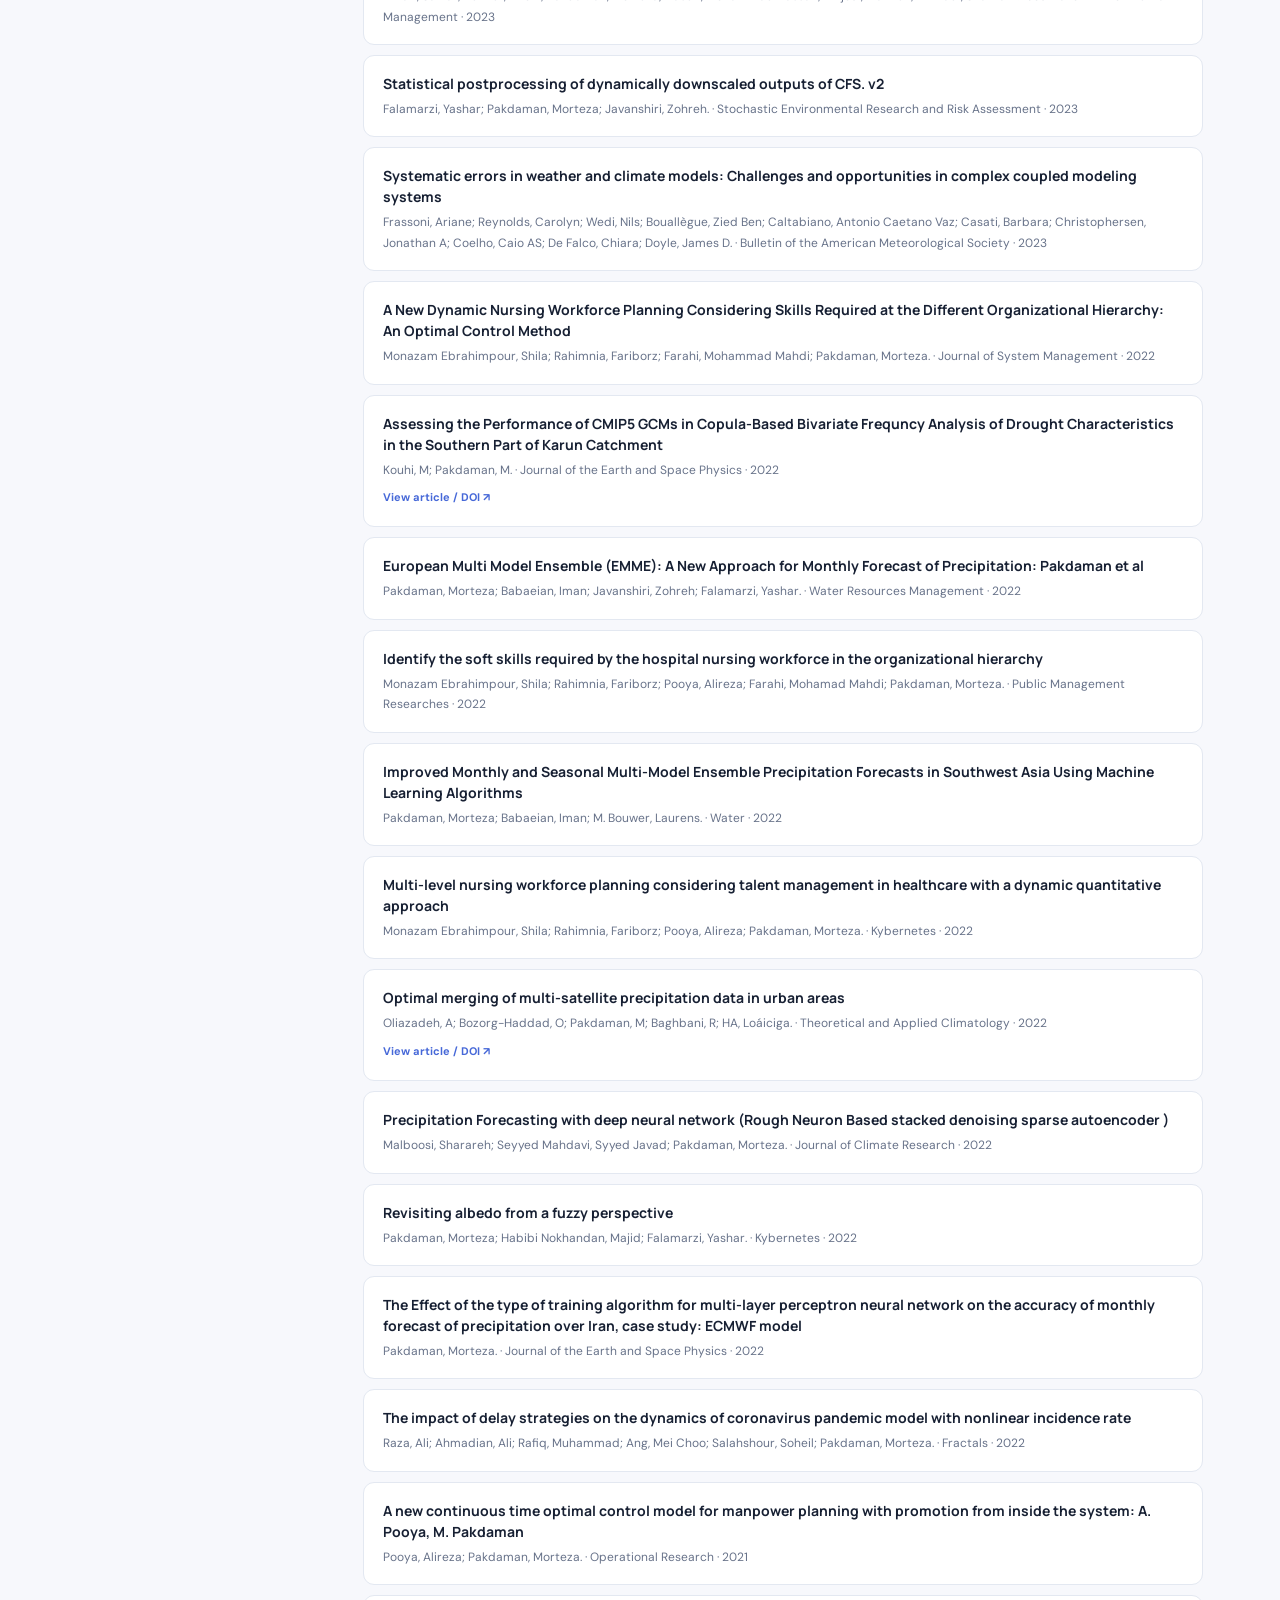
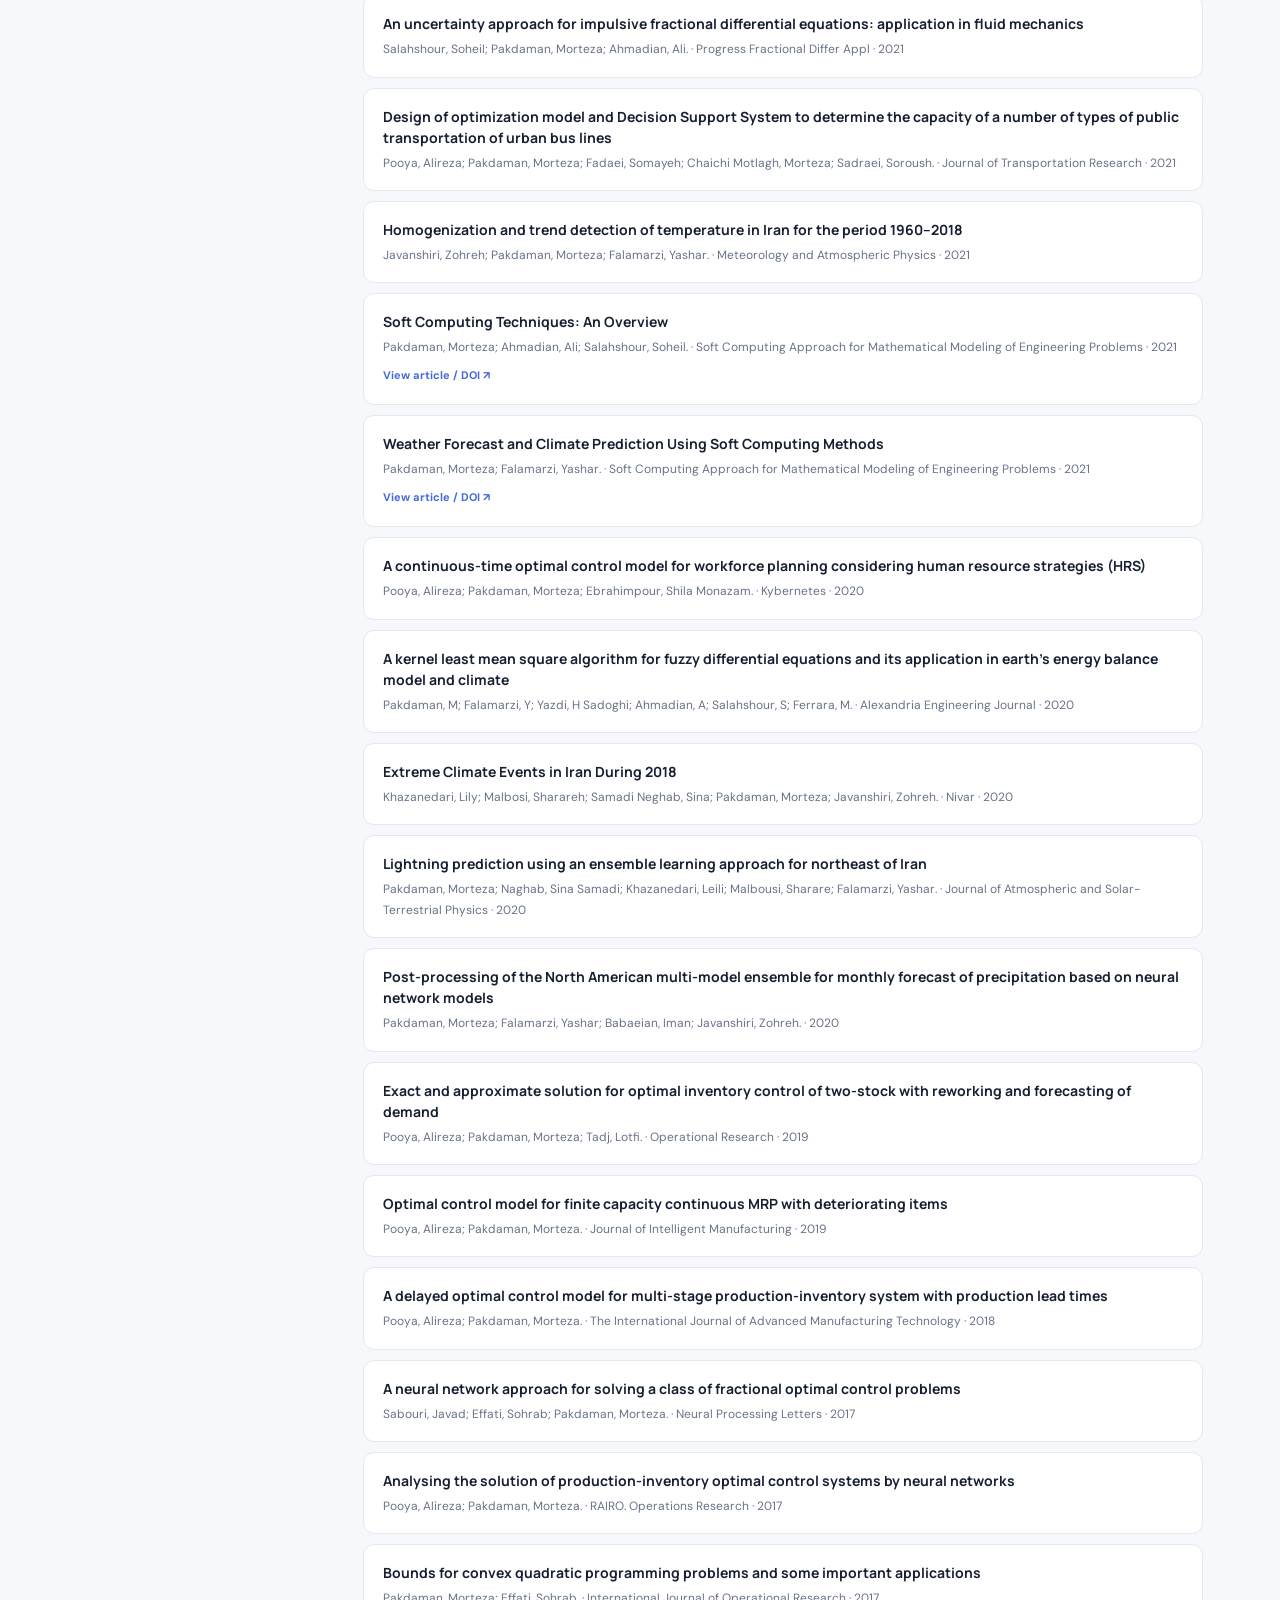
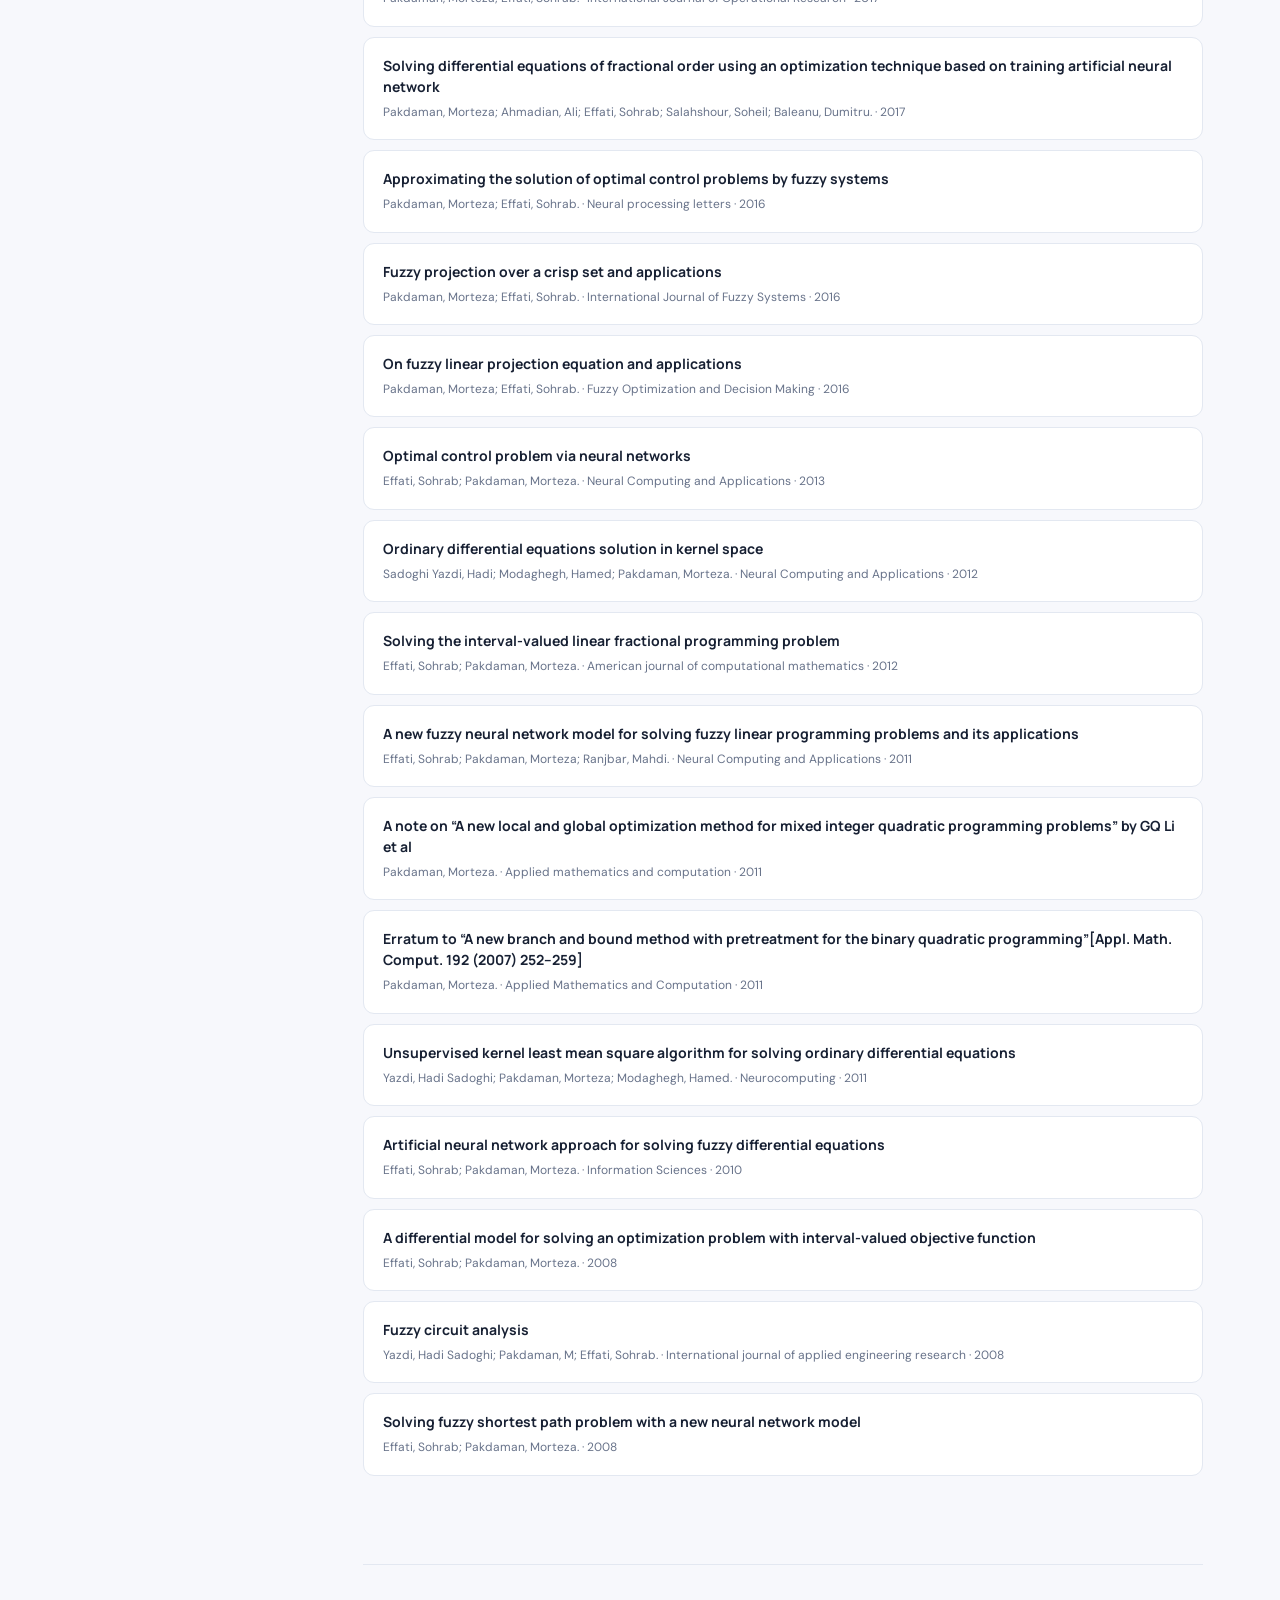
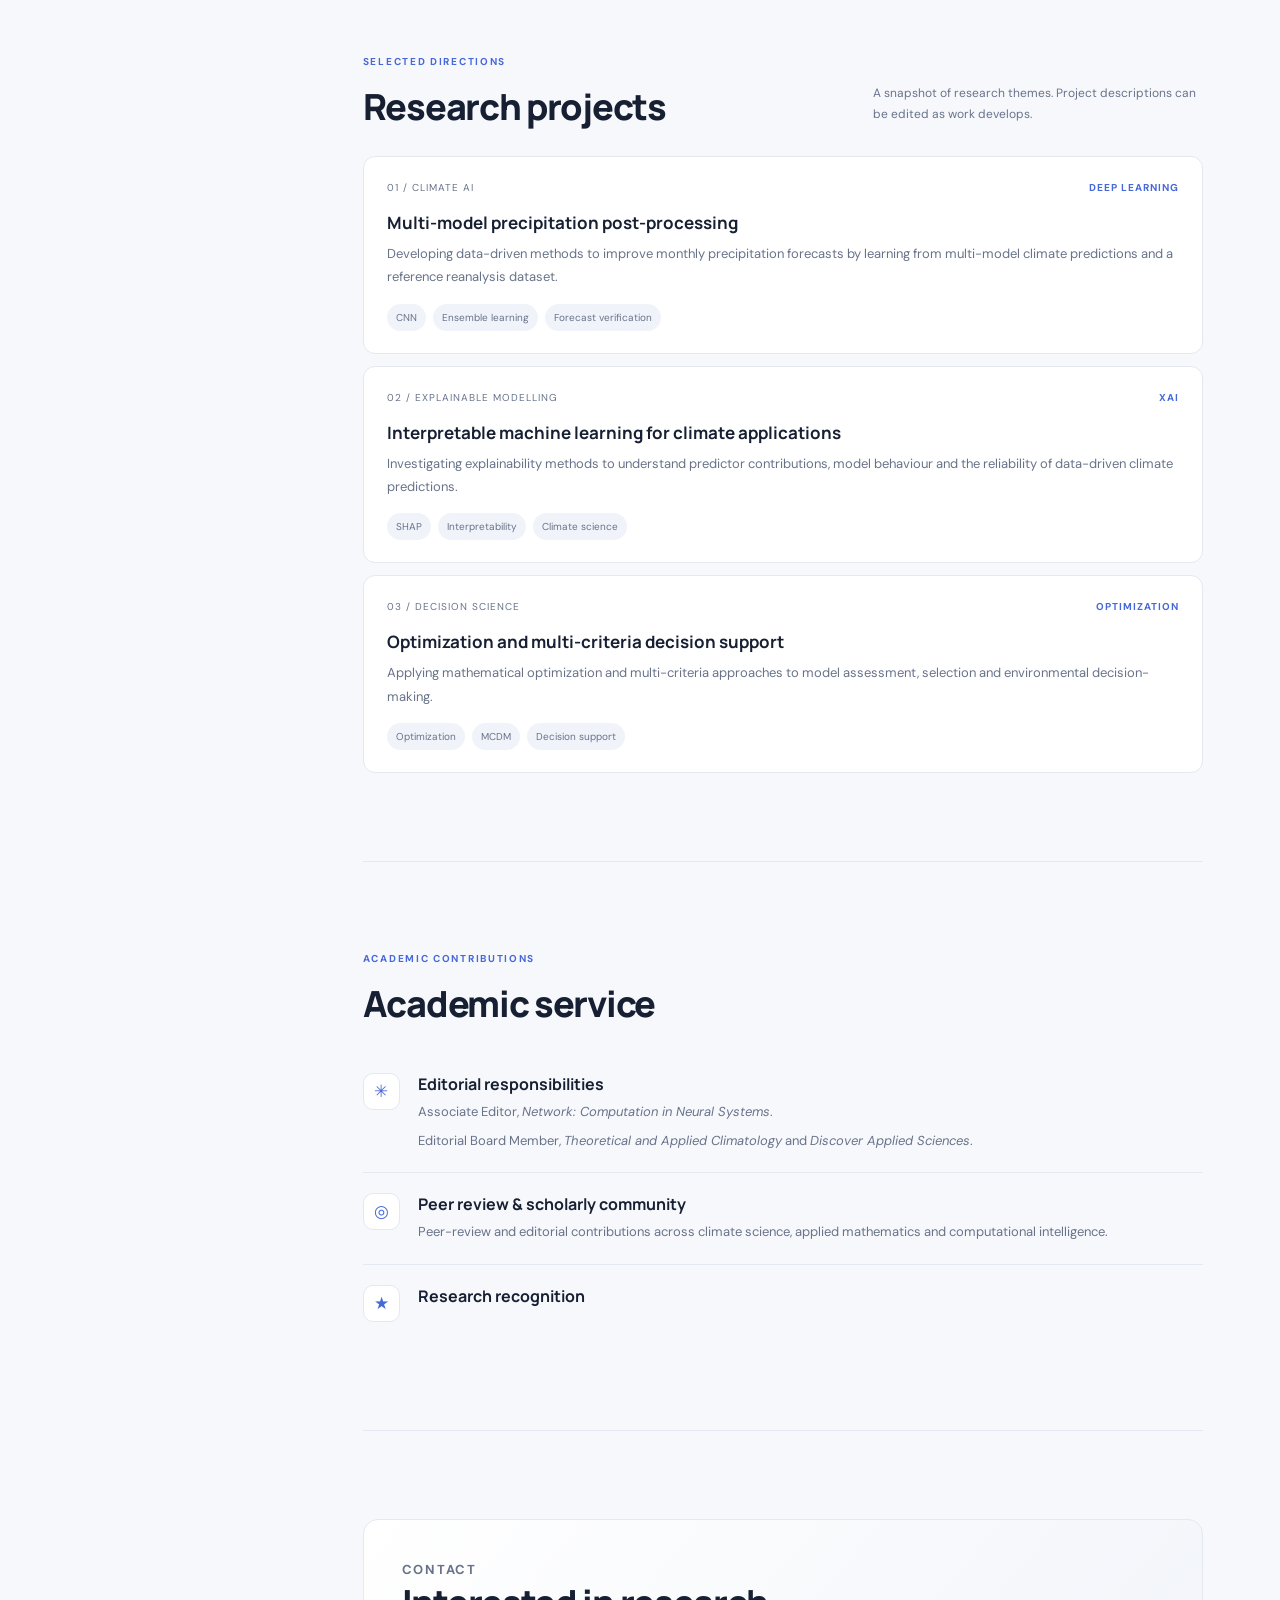
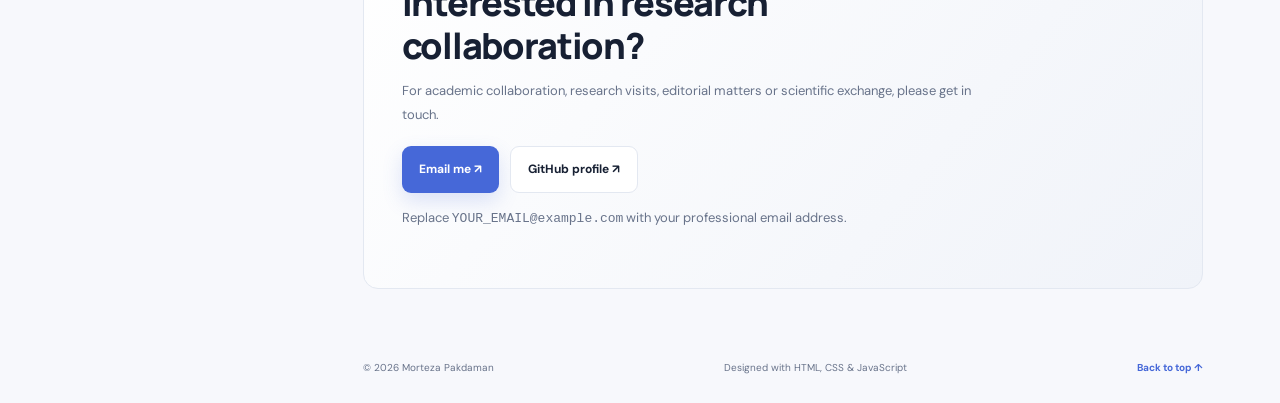
==== commit 21062039: "Update index.html" ====
--- a/index.html
+++ b/index.html
@@ -130,17 +130,26 @@
 </section>
 
       <section class="section" id="publications">
-        <div class="section-heading">
-          <div><p class="eyebrow">Selected scholarly work</p><h2>Publications</h2></div>
-          <a class="text-link" href="#" id="allPublicationsLink">All publications ↗</a>
-        </div>
-        <div class="publication-tools">
-          <input id="publicationSearch" type="search" placeholder="Search title, journal or year…" aria-label="Search publications">
-        </div>
-        <div id="publicationList" class="publication-list">
-          <div class="empty-state">Your publication list will appear here after you add entries to <code>script.js</code>.</div>
-        </div>
-      </section>
+
+  <div class="section-heading">
+    <div>
+      <p class="eyebrow">Research publications</p>
+      <h2>Publications</h2>
+    </div>
+  </div>
+
+  <div class="publication-tools">
+    <input
+      id="publicationSearch"
+      type="search"
+      placeholder="Search publications by title, author, journal or year..."
+      aria-label="Search publications"
+    >
+  </div>
+
+  <div id="publicationList" class="publication-list"></div>
+
+</section>
 
       <section class="section" id="projects">
         <div class="section-heading">
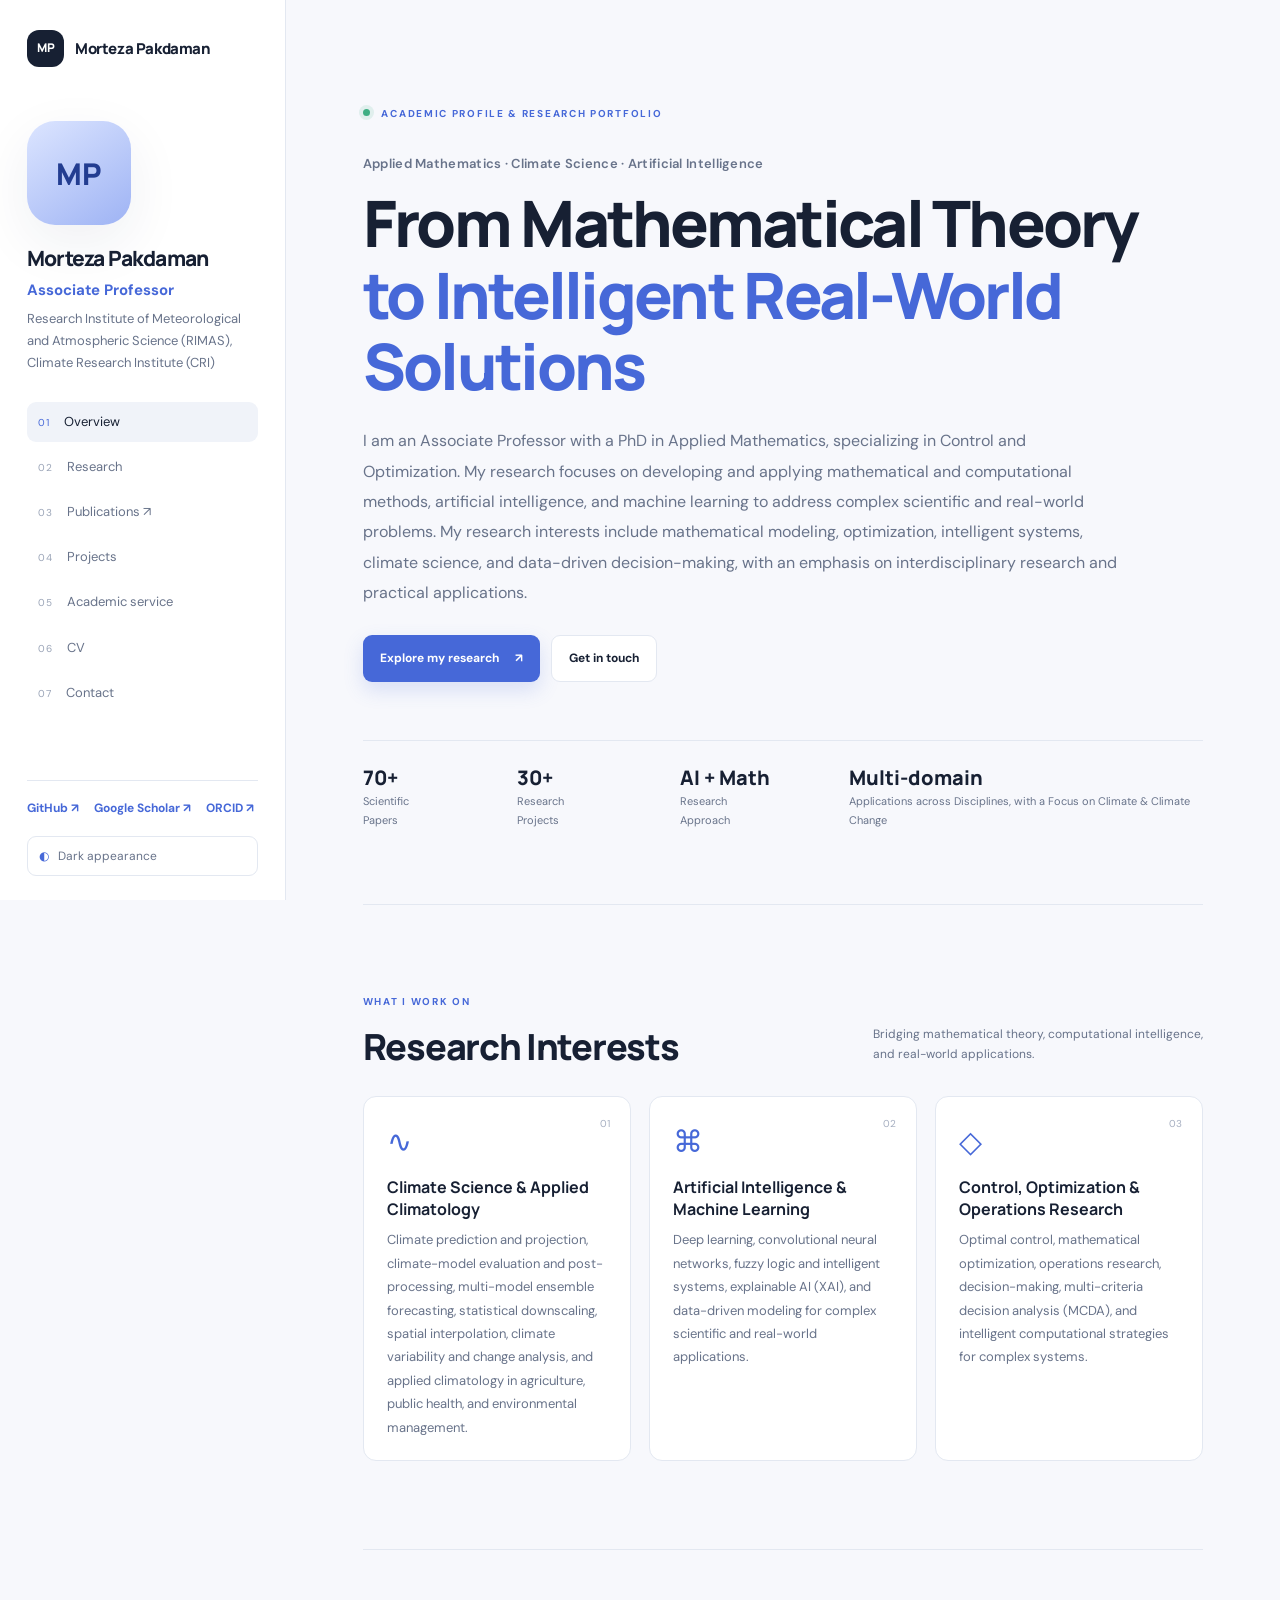
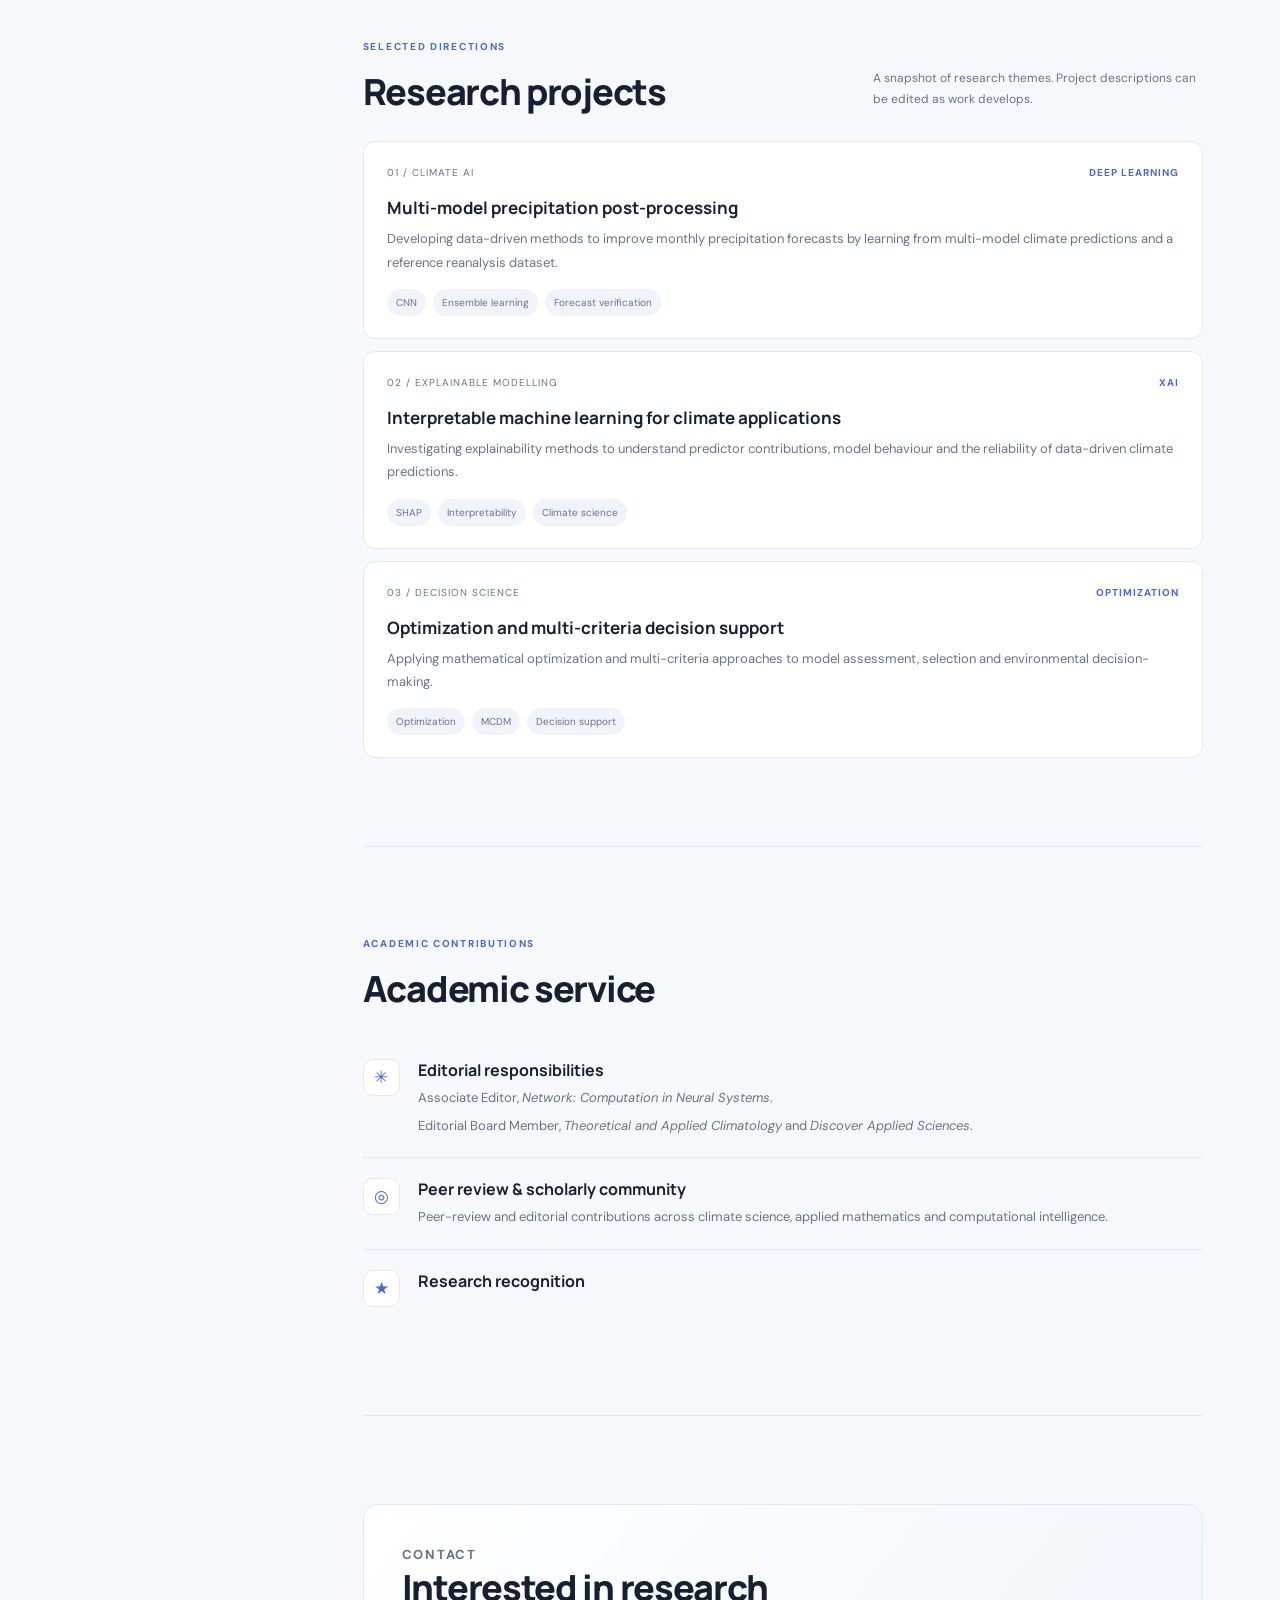
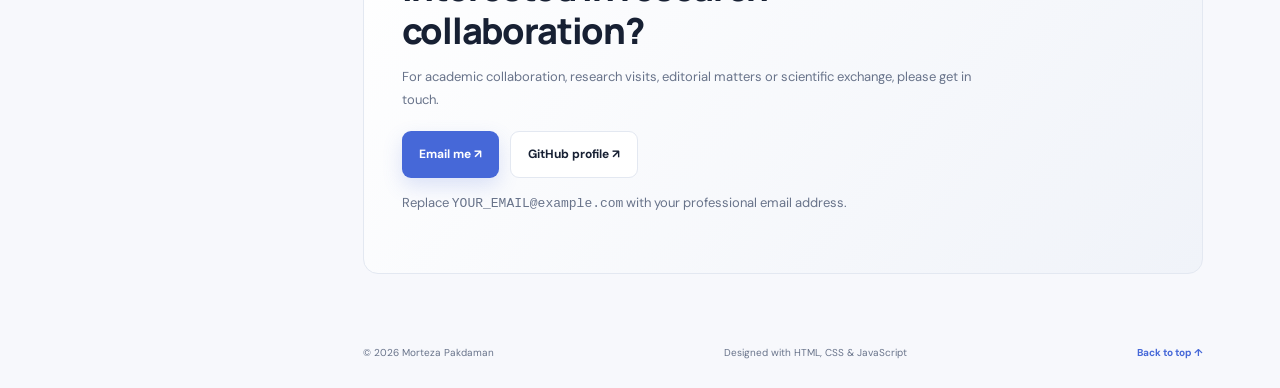
==== commit 1b8c93d9: "Update index.html" ====
--- a/index.html
+++ b/index.html
@@ -34,7 +34,7 @@
       <nav class="main-nav" aria-label="Main navigation">
         <a class="nav-link active" href="#home"><span>01</span> Overview</a>
         <a class="nav-link" href="#research"><span>02</span> Research</a>
-        <a class="nav-link" href="#publications"><span>03</span> Publications</a>
+        <a class="nav-link" href="publications.html"><span>03</span> Publications ↗</a>
         <a class="nav-link" href="#projects"><span>04</span> Projects</a>
         <a class="nav-link" href="#activities"><span>05</span> Academic service</a>
         <a class="nav-link" href="#cv"><span>06</span> CV</a>
@@ -129,27 +129,7 @@
   </div>
 </section>
 
-      <section class="section" id="publications">
-
-  <div class="section-heading">
-    <div>
-      <p class="eyebrow">Research publications</p>
-      <h2>Publications</h2>
-    </div>
-  </div>
-
-  <div class="publication-tools">
-    <input
-      id="publicationSearch"
-      type="search"
-      placeholder="Search publications by title, author, journal or year..."
-      aria-label="Search publications"
-    >
-  </div>
-
-  <div id="publicationList" class="publication-list"></div>
-
-</section>
+      
 
       <section class="section" id="projects">
         <div class="section-heading">
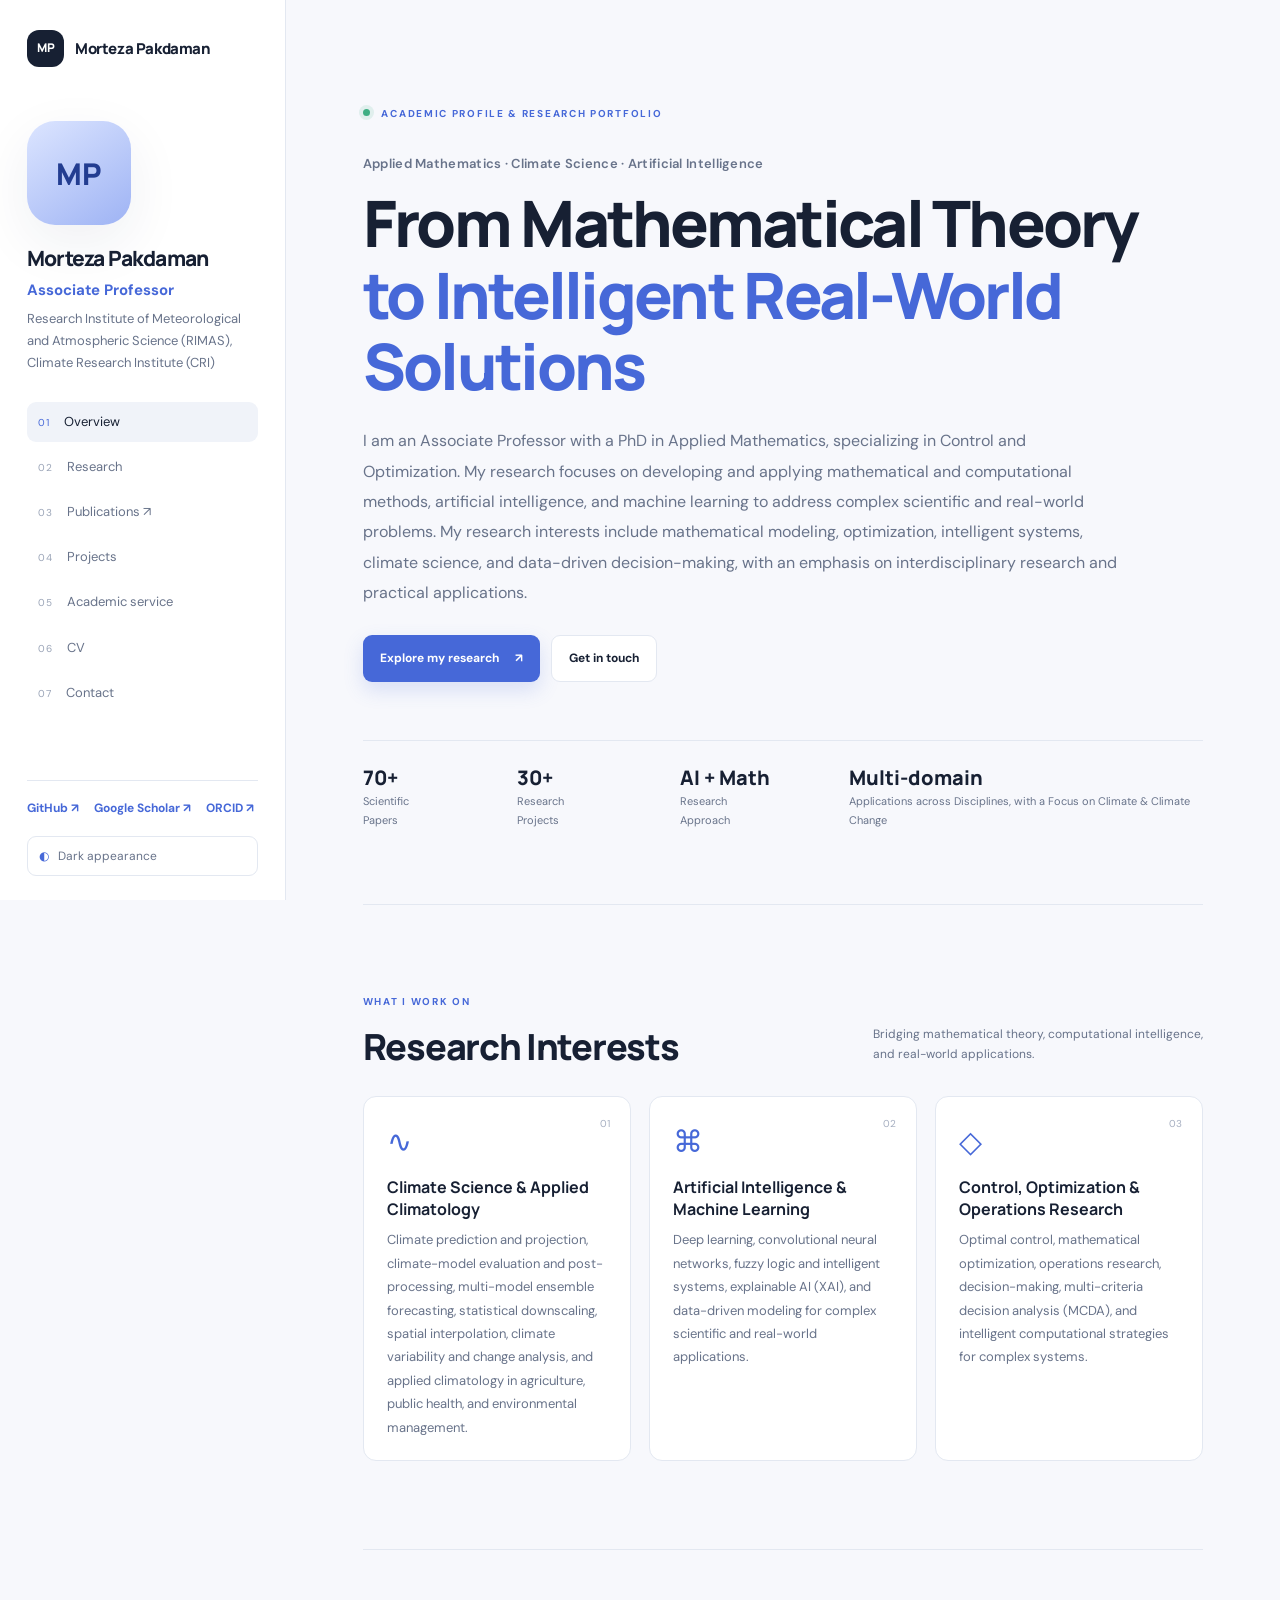
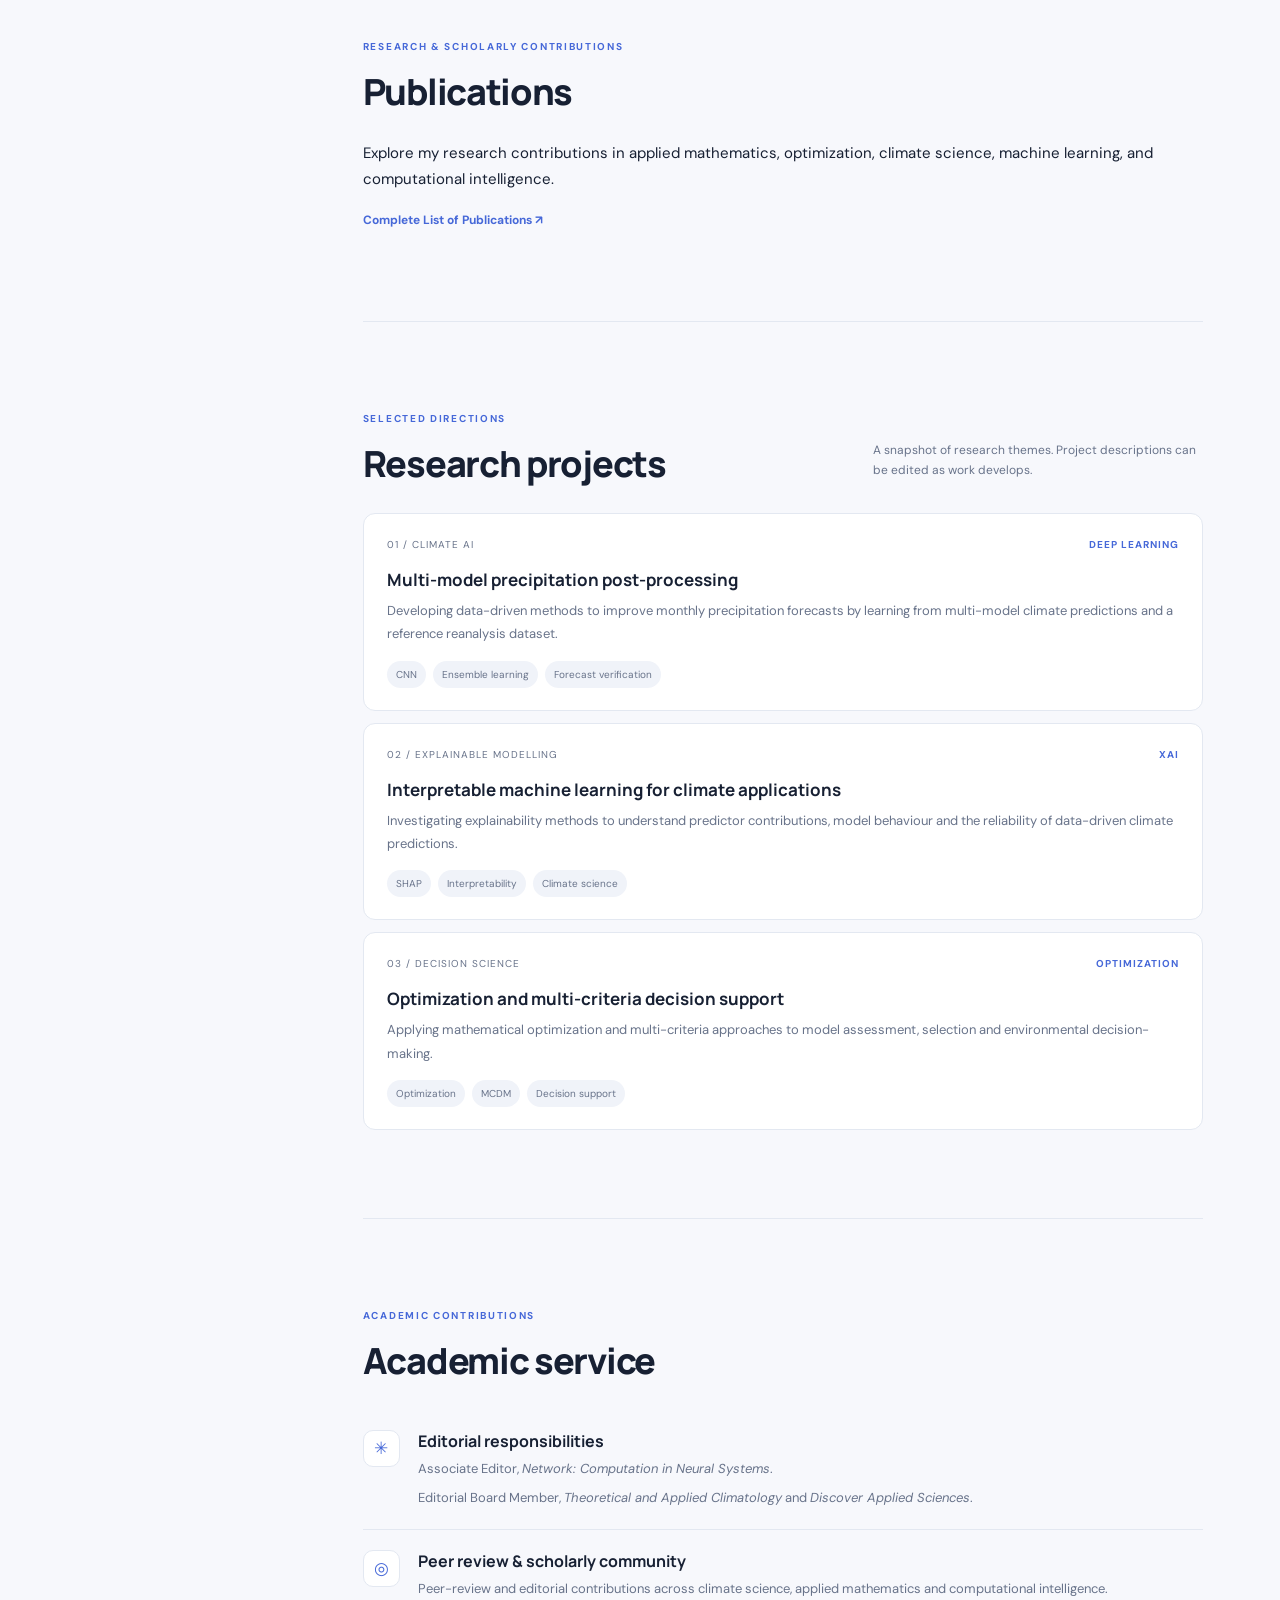
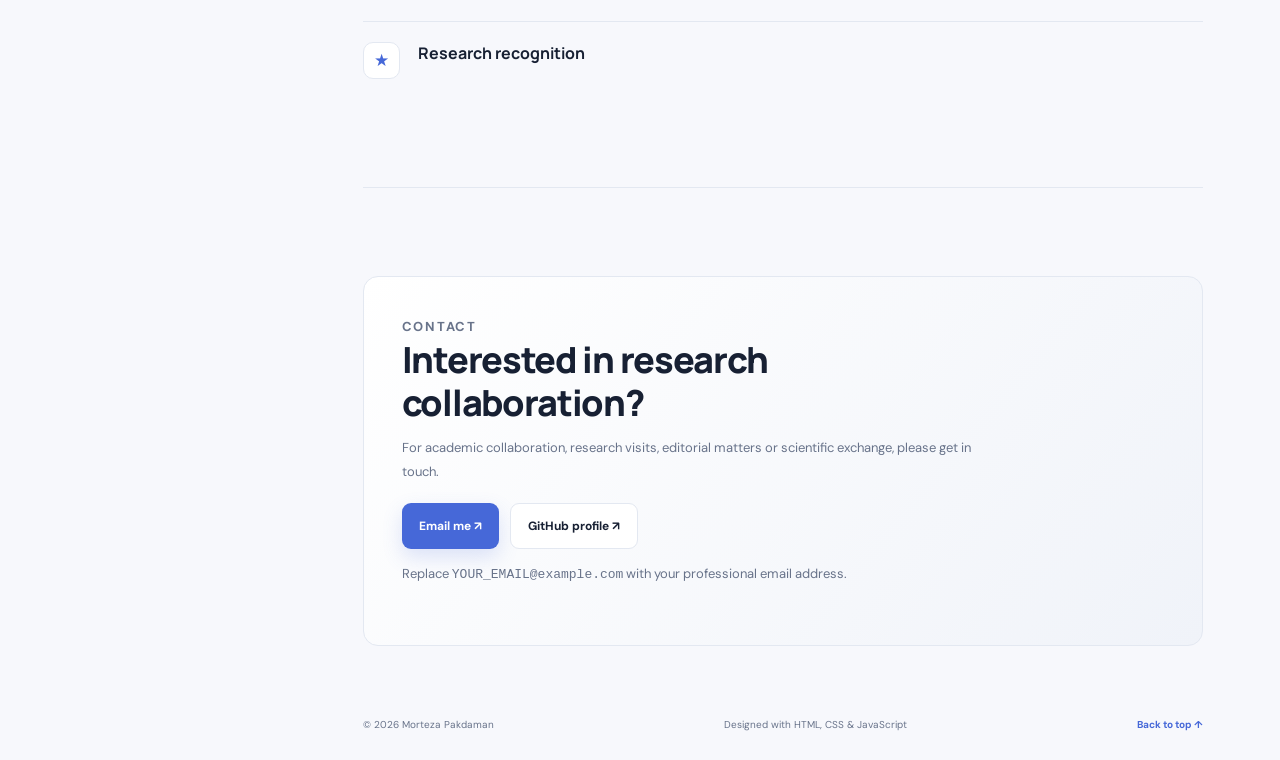
==== commit de338af8: "Update index.html" ====
--- a/index.html
+++ b/index.html
@@ -129,6 +129,24 @@
   </div>
 </section>
 
+
+      <section class="section" id="publications">
+  <div class="section-heading">
+    <div>
+      <p class="eyebrow">Research & Scholarly Contributions</p>
+      <h2>Publications</h2>
+    </div>
+  </div>
+
+  <p class="section-description">
+    Explore my research contributions in applied mathematics,
+    optimization, climate science, machine learning, and computational intelligence.
+  </p>
+
+  <a class="text-link" href="publications.html">
+    Complete List of Publications ↗
+  </a>
+</section>
       
 
       <section class="section" id="projects">
--- a/style.css
+++ b/style.css
@@ -863,3 +863,12 @@
     transition: none !important;
   }
 }
+
+/* Standalone publications page */
+body:has(.publications-page) {
+  background: var(--bg);
+}
+
+.publications-page .publication-item {
+  margin-bottom: 2px;
+}
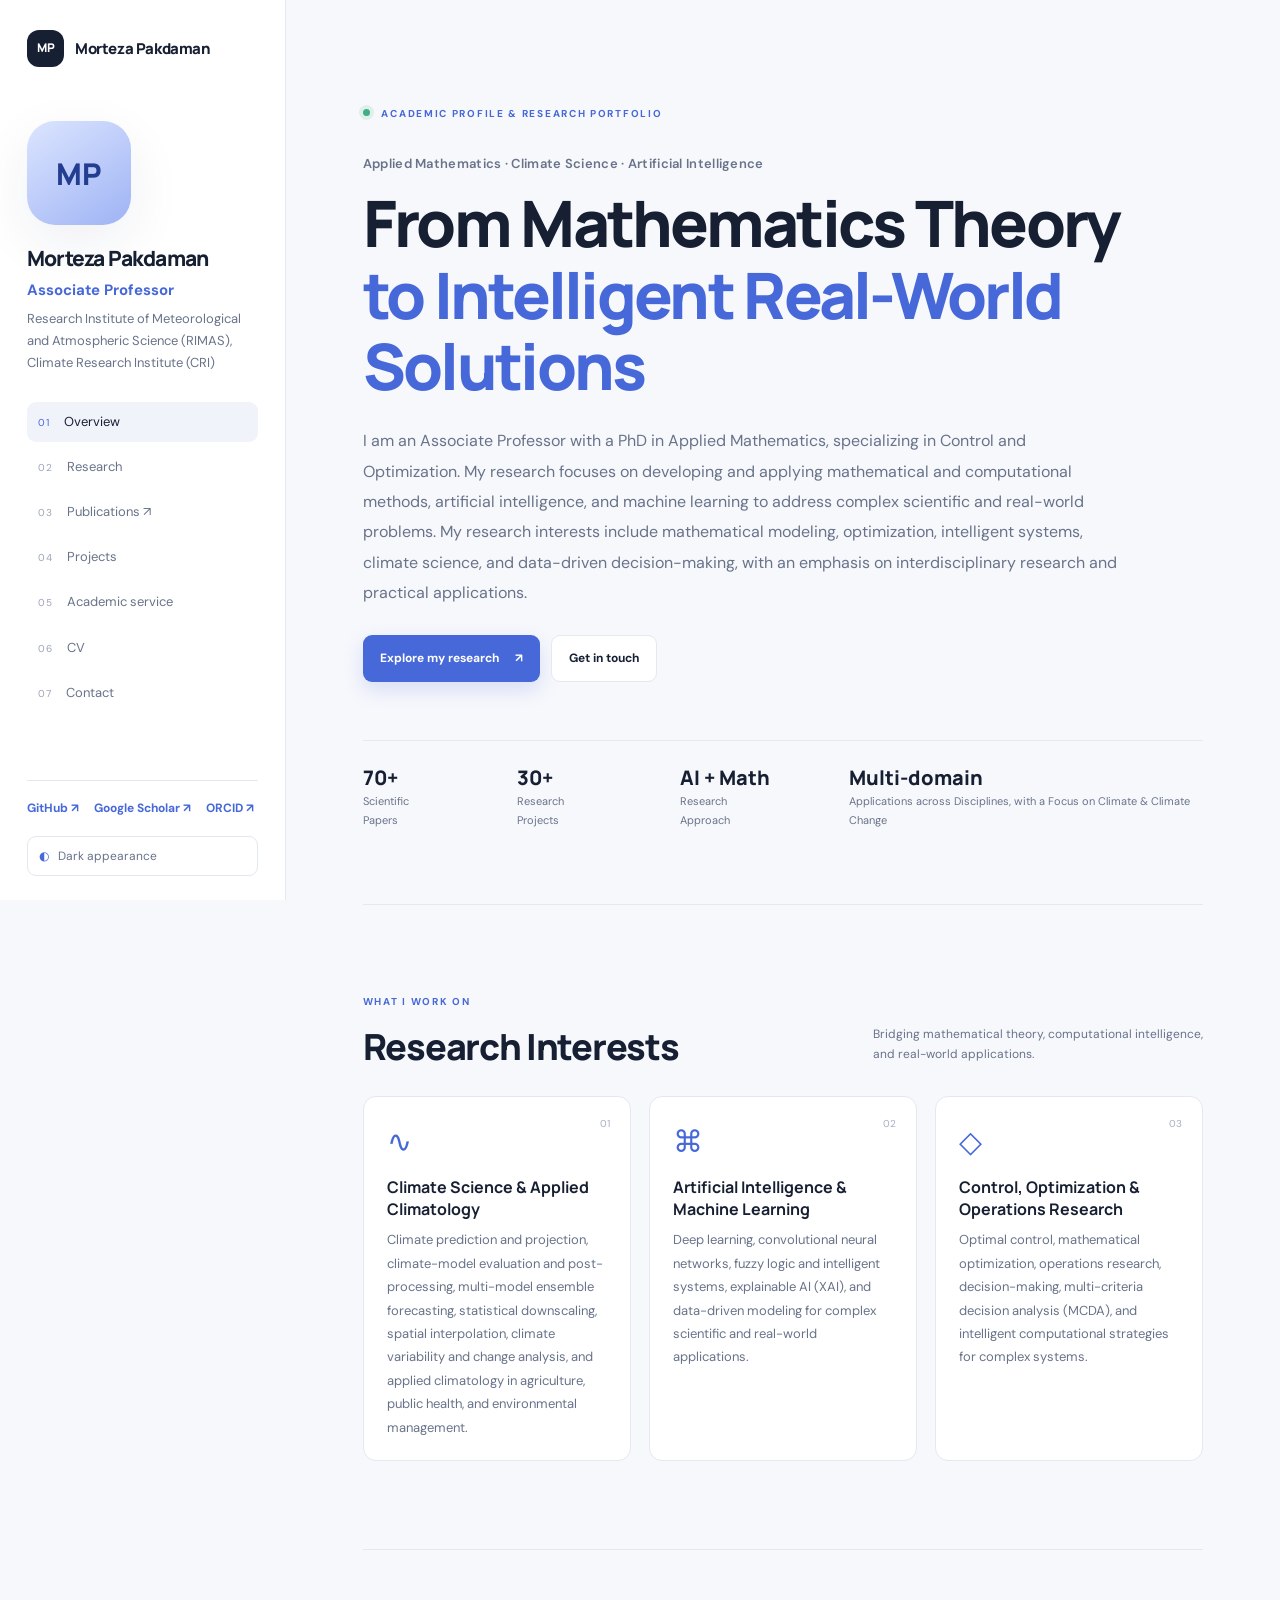
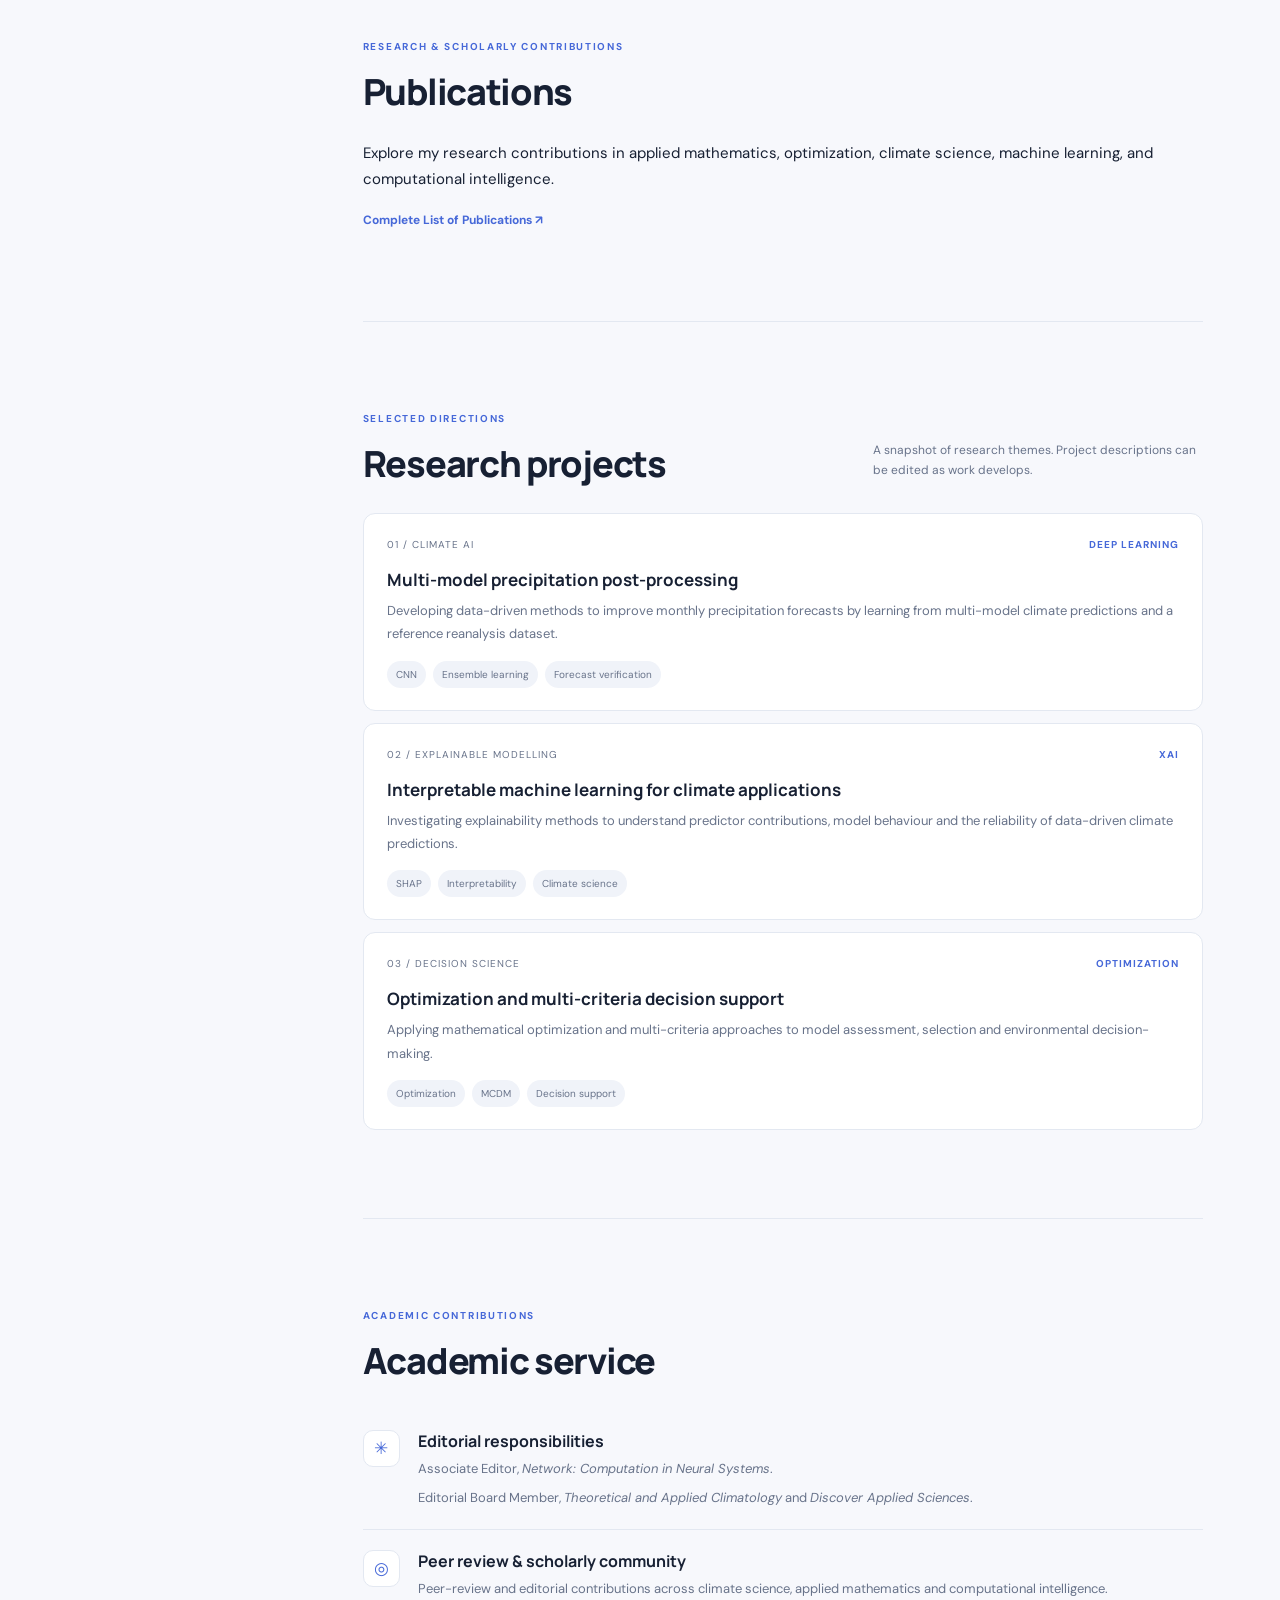
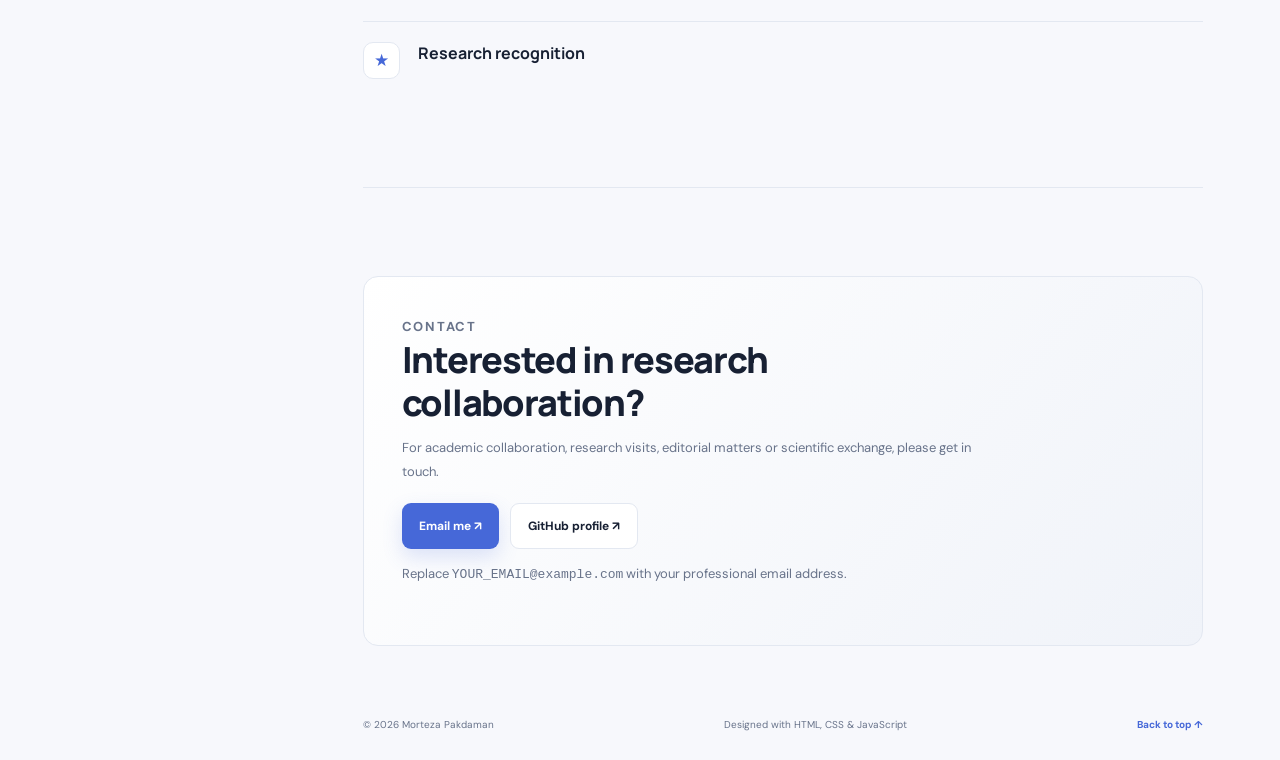
==== commit 58878b5c: "Update index.html" ====
--- a/index.html
+++ b/index.html
@@ -63,7 +63,7 @@
       <section class="hero section" id="home">
         <div class="eyebrow"><span class="status-dot"></span> Academic profile & research portfolio</div>
         <p class="hero-kicker">Applied Mathematics · Climate Science · Artificial Intelligence</p>
-        <h2>From Mathematical Theory<br><span>to Intelligent Real-World Solutions</span></h2>
+        <h2>From Mathematics Theory<br><span>to Intelligent Real-World Solutions</span></h2>
         <p class="hero-intro">
           I am an Associate Professor with a PhD in Applied Mathematics, specializing in Control and Optimization.
   My research focuses on developing and applying mathematical and computational methods, artificial intelligence,
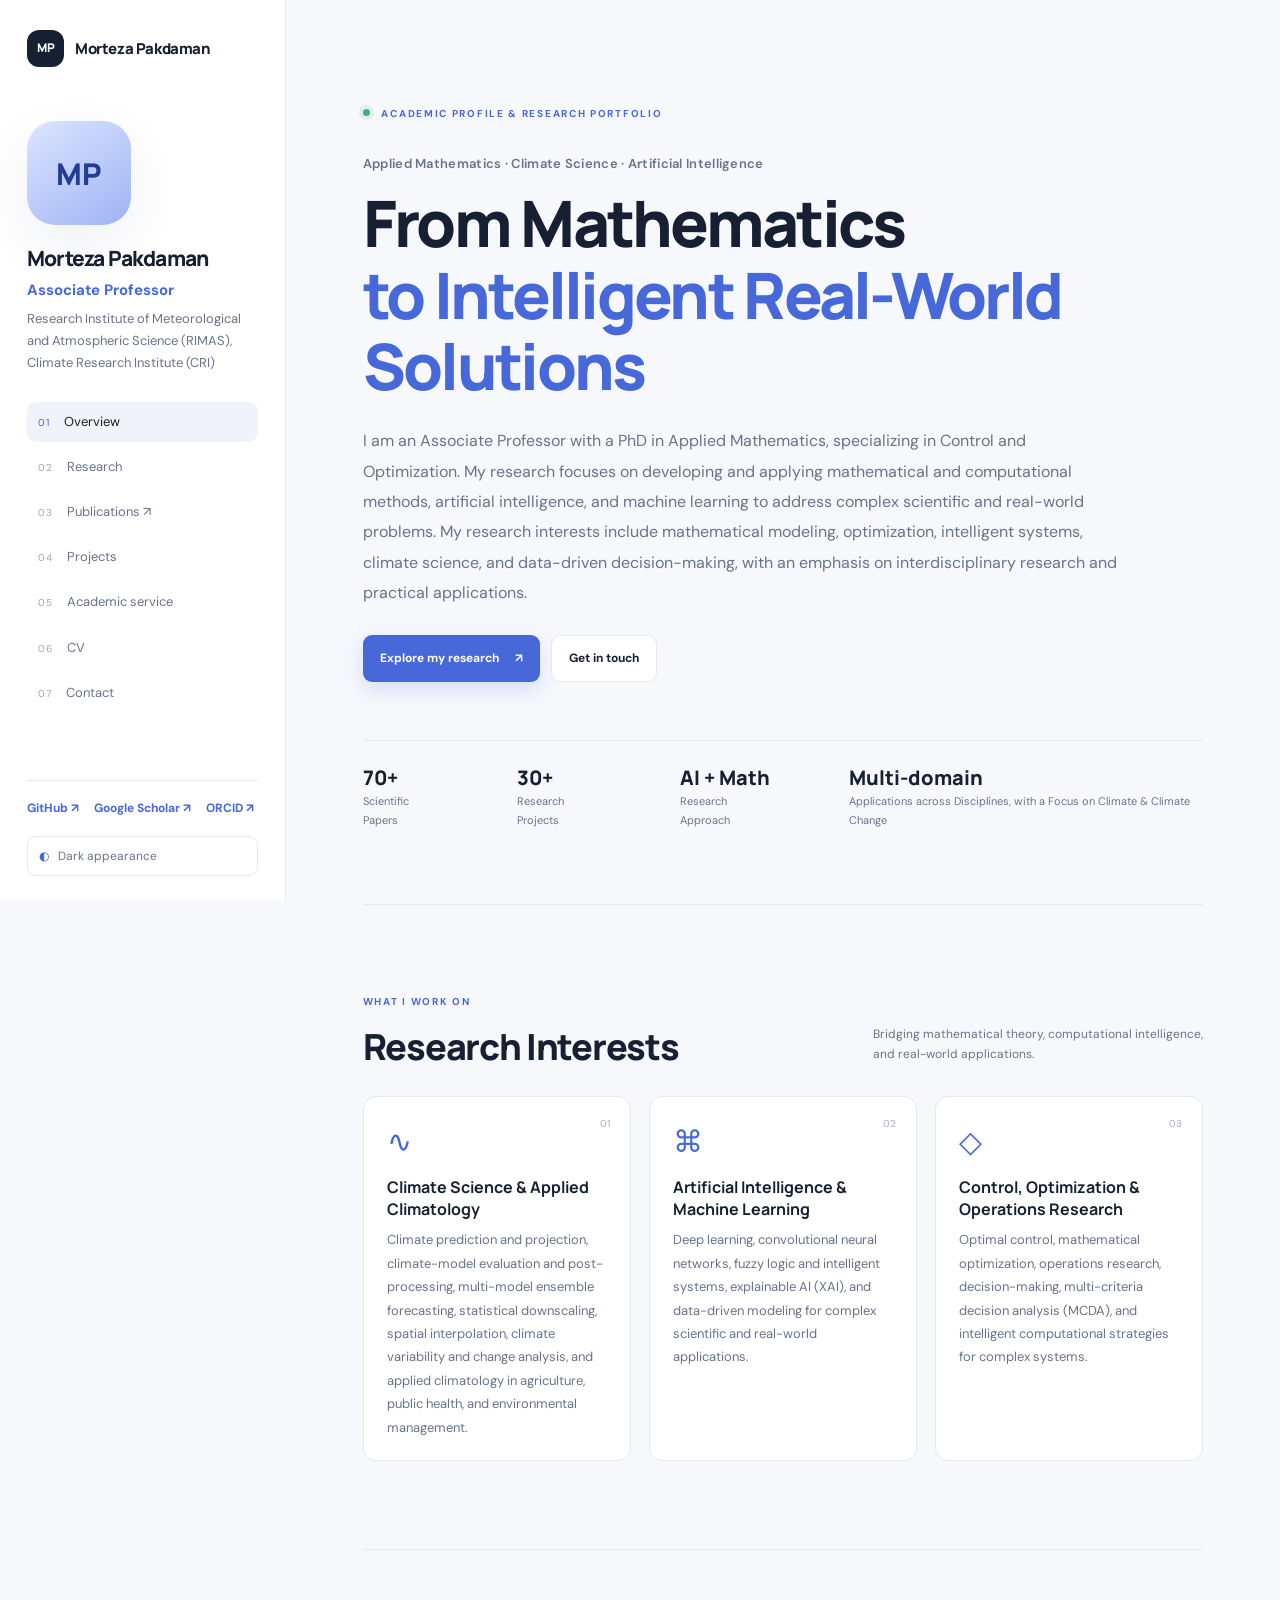
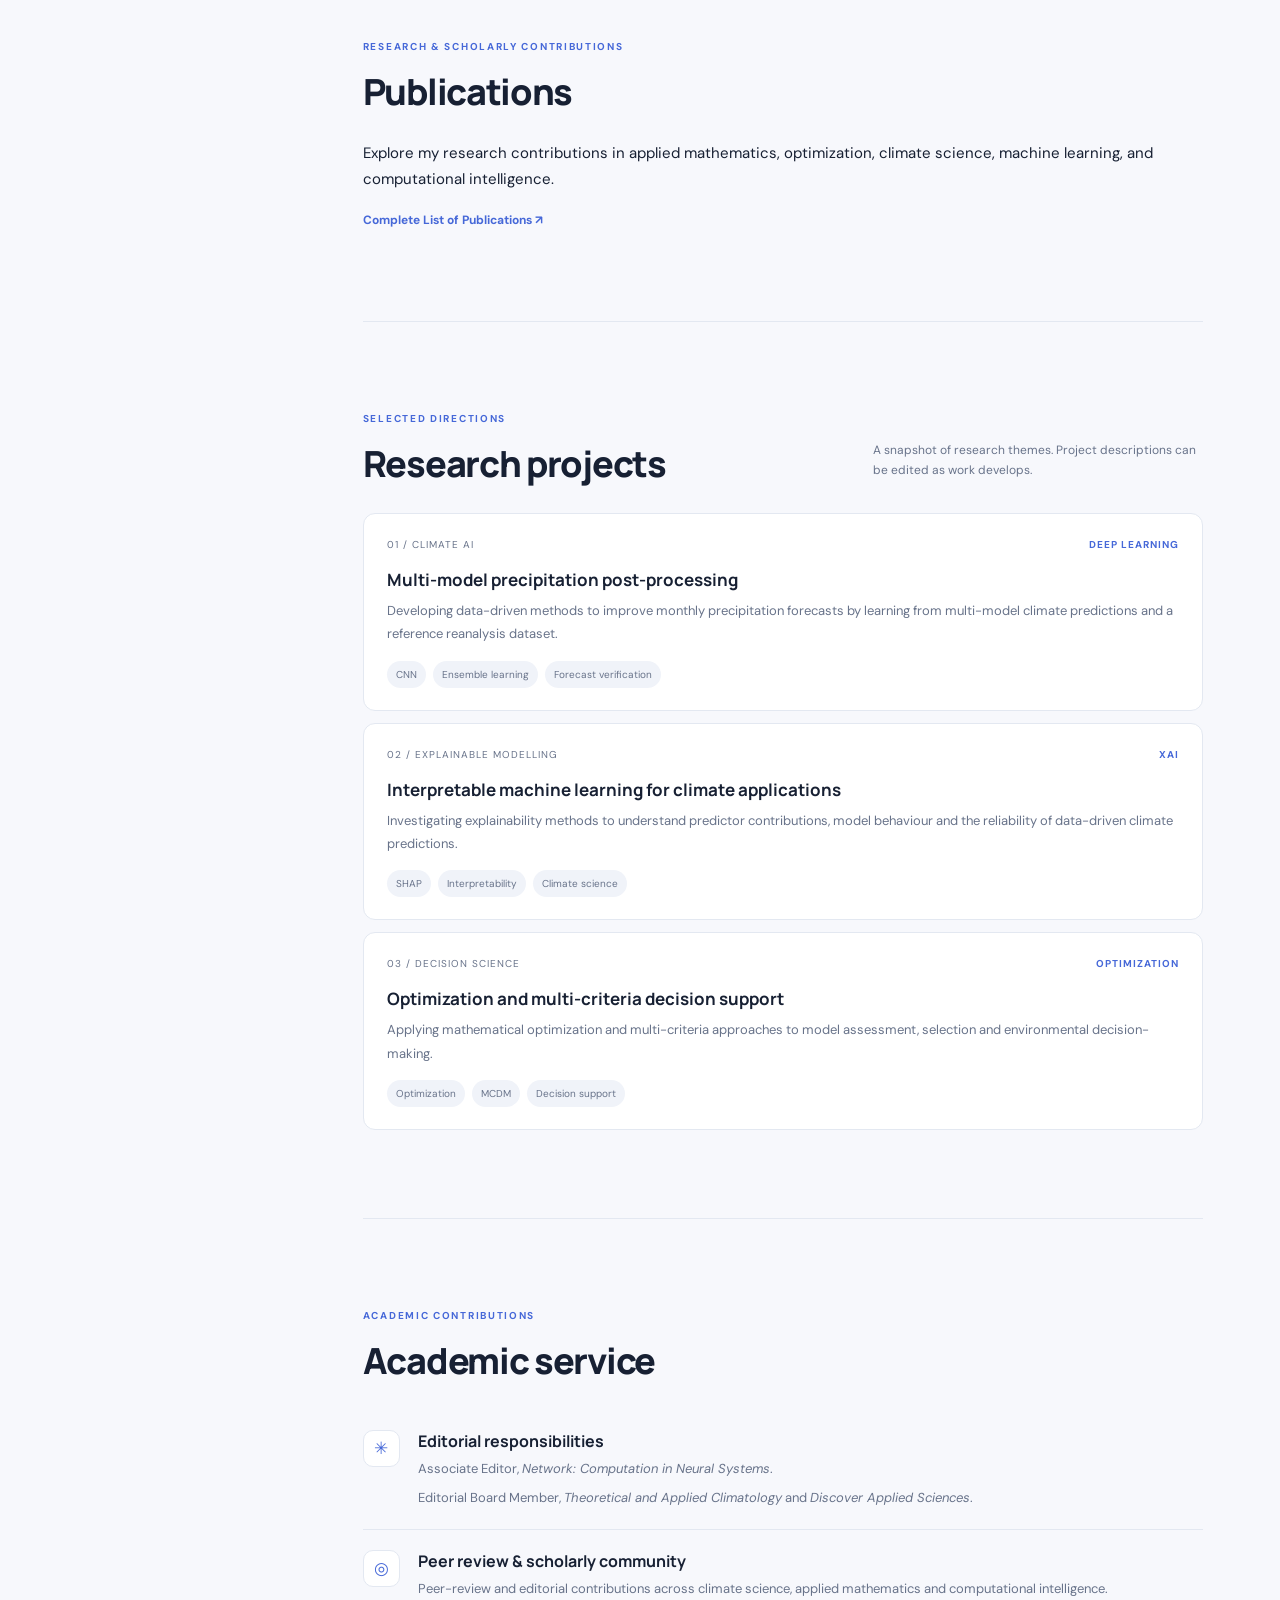
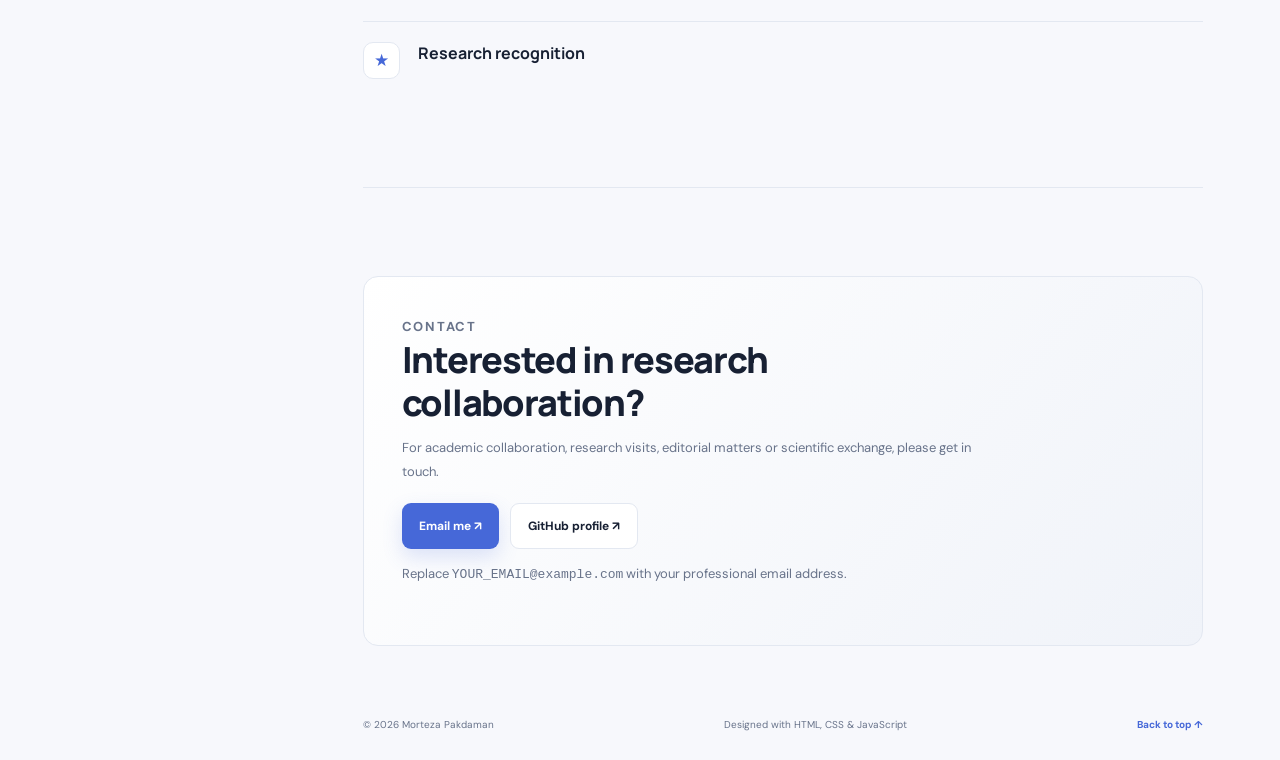
==== commit ad1dfbf6: "Update index.html" ====
--- a/index.html
+++ b/index.html
@@ -63,7 +63,7 @@
       <section class="hero section" id="home">
         <div class="eyebrow"><span class="status-dot"></span> Academic profile & research portfolio</div>
         <p class="hero-kicker">Applied Mathematics · Climate Science · Artificial Intelligence</p>
-        <h2>From Mathematics Theory<br><span>to Intelligent Real-World Solutions</span></h2>
+        <h2>From Mathematics <br><span>to Intelligent Real-World Solutions</span></h2>
         <p class="hero-intro">
           I am an Associate Professor with a PhD in Applied Mathematics, specializing in Control and Optimization.
   My research focuses on developing and applying mathematical and computational methods, artificial intelligence,
